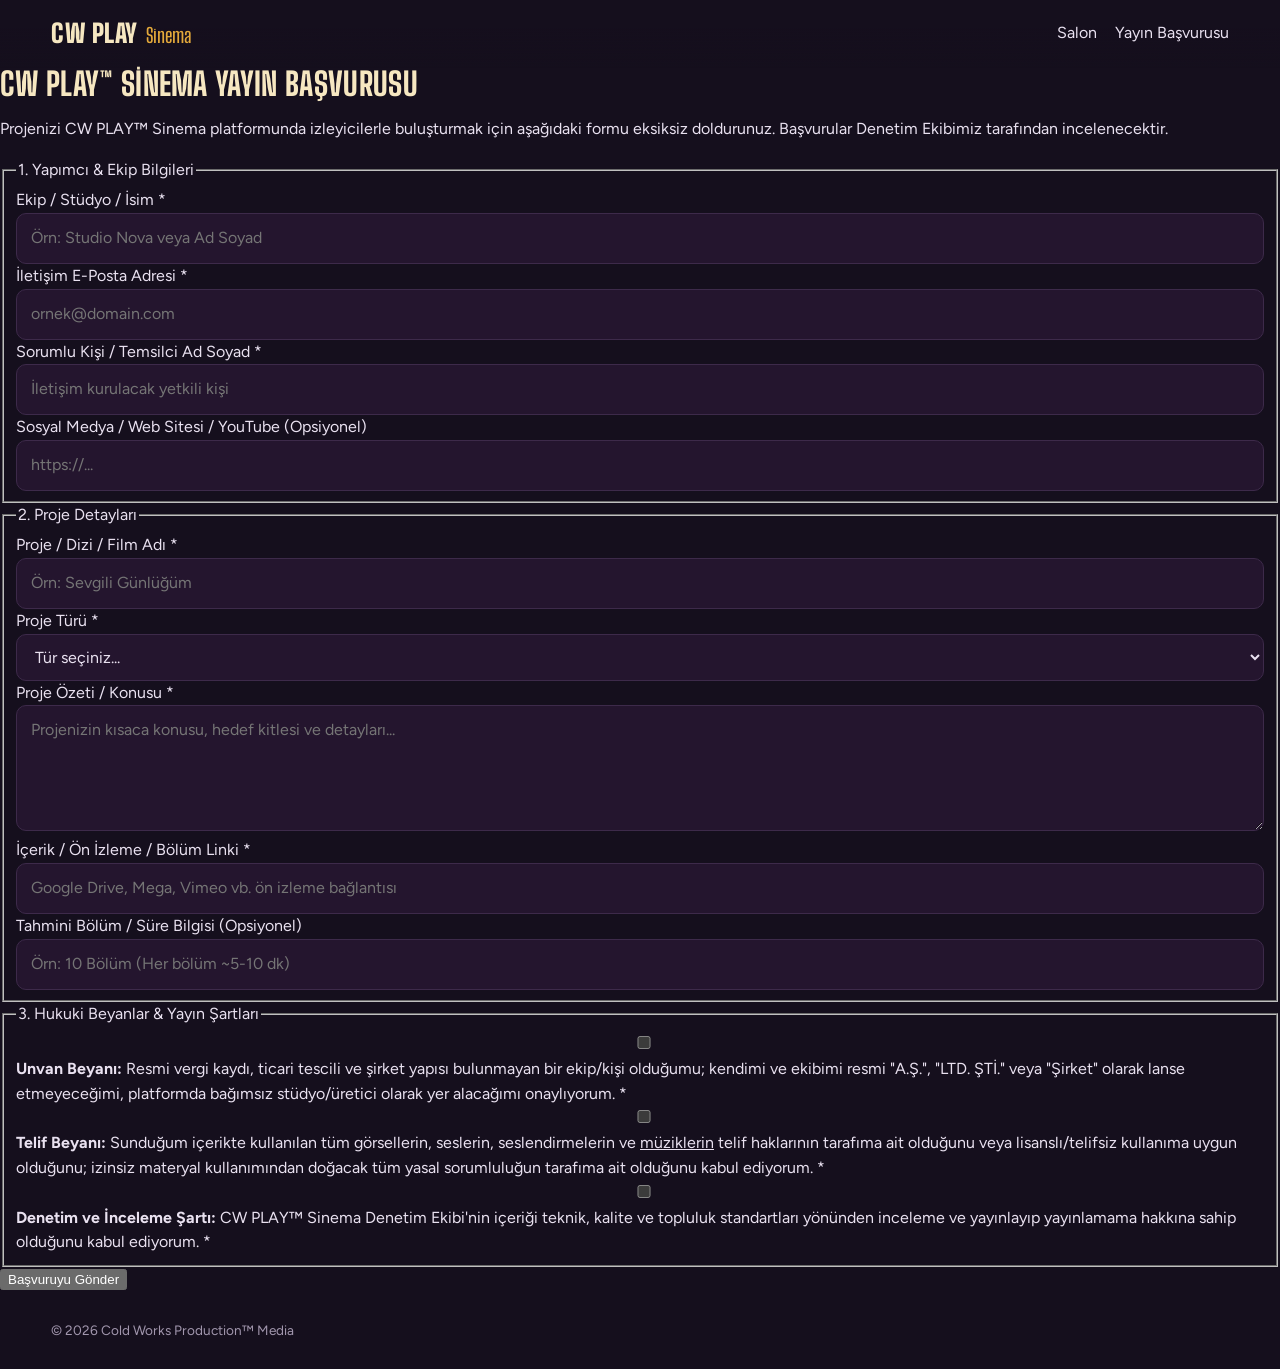
==== basvuru.html @ 47790ba1 "Add files via upload" ====
<!doctype html>
<html lang="tr">
<head>
  <meta charset="utf-8">
  <meta name="viewport" content="width=device-width, initial-scale=1">
  <meta name="robots" content="noindex, nofollow">
  <title>Yayın Başvurusu - CW PLAY Sinema</title>
  <link rel="preconnect" href="https://fonts.googleapis.com">
  <link rel="preconnect" href="https://fonts.gstatic.com" crossorigin>
  <link rel="stylesheet" href="https://fonts.googleapis.com/css2?family=Big+Shoulders+Display:wght@600;800;900&family=Figtree:wght@400;500;700&display=swap">
  <link rel="stylesheet" href="css/style.css">
  <link rel="manifest" href="manifest.json">
  <meta name="theme-color" content="#150f1d">
  <meta name="mobile-web-app-capable" content="yes">
  <meta name="apple-mobile-web-app-capable" content="yes">
  <meta name="apple-mobile-web-app-status-bar-style" content="black">
  <meta name="apple-mobile-web-app-title" content="CW Sinema">
  <link rel="apple-touch-icon" href="ikonlar/apple-touch-icon.png">
  <script>if ("serviceWorker" in navigator) navigator.serviceWorker.register("sw.js").catch(() => {});</script>
  <link rel="icon" href="data:image/svg+xml,%3Csvg xmlns='http://www.w3.org/2000/svg' viewBox='0 0 64 64'%3E%3Ccircle cx='32' cy='32' r='30' fill='%23e3a93b'/%3E%3Cpath d='M26 20 L46 32 L26 44 Z' fill='%23150f1d'/%3E%3C/svg%3E">
</head>
<body data-sayfa="basvuru">
  <header class="top">
    <a class="brand" href="index.html"><span class="brand-cw">CW PLAY</span><span class="brand-sub">Sinema</span></a>
    <nav>
      <a href="index.html">Salon</a>
      <a href="basvuru.html" class="active">Yayın Başvurusu</a>
    </nav>
  </header>

  <main id="icerik" class="form-konteyner">
    <div class="baslik-alani">
      <h1>CW PLAY™ SİNEMA YAYIN BAŞVURUSU</h1>
      <p>Projenizi CW PLAY™ Sinema platformunda izleyicilerle buluşturmak için aşağıdaki formu eksiksiz doldurunuz. Başvurular Denetim Ekibimiz tarafından incelenecektir.</p>
    </div>

    <form class="basvuru-formu" action="#" method="POST">
      
      <!-- Bölüm 1: Yapımcı & Ekip Bilgileri -->
      <fieldset>
        <legend>1. Yapımcı & Ekip Bilgileri</legend>
        
        <div class="form-grup">
          <label for="ekip_adi">Ekip / Stüdyo / İsim <span class="zorunlu">*</span></label>
          <input type="text" id="ekip_adi" name="ekip_adi" placeholder="Örn: Studio Nova veya Ad Soyad" required>
        </div>

        <div class="form-grup">
          <label for="eposta">İletişim E-Posta Adresi <span class="zorunlu">*</span></label>
          <input type="email" id="eposta" name="eposta" placeholder="ornek@domain.com" required>
        </div>

        <div class="form-grup">
          <label for="temsilci">Sorumlu Kişi / Temsilci Ad Soyad <span class="zorunlu">*</span></label>
          <input type="text" id="temsilci" name="temsilci" placeholder="İletişim kurulacak yetkili kişi" required>
        </div>

        <div class="form-grup">
          <label for="sosyal_medya">Sosyal Medya / Web Sitesi / YouTube <span class="opsiyonel">(Opsiyonel)</span></label>
          <input type="url" id="sosyal_medya" name="sosyal_medya" placeholder="https://...">
        </div>
      </fieldset>

      <!-- Bölüm 2: Proje & İçerik Detayları -->
      <fieldset>
        <legend>2. Proje Detayları</legend>

        <div class="form-grup">
          <label for="proje_adi">Proje / Dizi / Film Adı <span class="zorunlu">*</span></label>
          <input type="text" id="proje_adi" name="proje_adi" placeholder="Örn: Sevgili Günlüğüm" required>
        </div>

        <div class="form-grup">
          <label for="proje_turu">Proje Türü <span class="zorunlu">*</span></label>
          <select id="proje_turu" name="proje_turu" required>
            <option value="" disabled selected>Tür seçiniz...</option>
            <option value="animasyon">Animasyon Dizisi / Kısa Film</option>
            <option value="dizi">Bağımsız Web Dizisi</option>
            <option value="film">Bağımsız Kısa/Uzun Metraj Film</option>
            <option value="diger">Diğer</option>
          </select>
        </div>

        <div class="form-grup">
          <label for="ozet">Proje Özeti / Konusu <span class="zorunlu">*</span></label>
          <textarea id="ozet" name="ozet" rows="4" placeholder="Projenizin kısaca konusu, hedef kitlesi ve detayları..." required></textarea>
        </div>

        <div class="form-grup">
          <label for="proje_link">İçerik / Ön İzleme / Bölüm Linki <span class="zorunlu">*</span></label>
          <input type="url" id="proje_link" name="proje_link" placeholder="Google Drive, Mega, Vimeo vb. ön izleme bağlantısı" required>
        </div>

        <div class="form-grup">
          <label for="bolum_sayisi">Tahmini Bölüm / Süre Bilgisi <span class="opsiyonel">(Opsiyonel)</span></label>
          <input type="text" id="bolum_sayisi" name="bolum_sayisi" placeholder="Örn: 10 Bölüm (Her bölüm ~5-10 dk)">
        </div>
      </fieldset>

      <!-- Bölüm 3: Yasal Beyanlar ve Onaylar -->
      <fieldset>
        <legend>3. Hukuki Beyanlar & Yayın Şartları</legend>

        <div class="onay-kutusu">
          <input type="checkbox" id="onay_unvan" name="onay_unvan" required>
          <label for="onay_unvan">
            <strong>Unvan Beyanı:</strong> Resmi vergi kaydı, ticari tescili ve şirket yapısı bulunmayan bir ekip/kişi olduğumu; kendimi ve ekibimi resmi "A.Ş.", "LTD. ŞTİ." veya "Şirket" olarak lanse etmeyeceğimi, platformda bağımsız stüdyo/üretici olarak yer alacağımı onaylıyorum. <span class="zorunlu">*</span>
          </label>
        </div>

        <div class="onay-kutusu">
          <input type="checkbox" id="onay_telif" name="onay_telif" required>
          <label for="onay_telif">
            <strong>Telif Beyanı:</strong> Sunduğum içerikte kullanılan tüm görsellerin, seslerin, seslendirmelerin ve <u>müziklerin</u> telif haklarının tarafıma ait olduğunu veya lisanslı/telifsiz kullanıma uygun olduğunu; izinsiz materyal kullanımından doğacak tüm yasal sorumluluğun tarafıma ait olduğunu kabul ediyorum. <span class="zorunlu">*</span>
          </label>
        </div>

        <div class="onay-kutusu">
          <input type="checkbox" id="onay_denetim" name="onay_denetim" required>
          <label for="onay_denetim">
            <strong>Denetim ve İnceleme Şartı:</strong> CW PLAY™ Sinema Denetim Ekibi'nin içeriği teknik, kalite ve topluluk standartları yönünden inceleme ve yayınlayıp yayınlamama hakkına sahip olduğunu kabul ediyorum. <span class="zorunlu">*</span>
          </label>
        </div>
      </fieldset>

      <button type="submit" class="gonder-buton">Başvuruyu Gönder</button>
    </form>
  </main>

  <footer class="foot">© 2026 Cold Works Production™ Media</footer>
</body>
</html>
---- css/style.css ----
:root{
  --ink:#150f1d; --velvet:#24152e; --velvet-2:#321c3e; --line:#3d2a4a;
  --glow:#f6e7c1; --text:#e9e1f0; --muted:#a196ad;
  --brass:#e3a93b; --brass-2:#f2c66b; --violet:#b39cff; --danger:#ff8a8a;
  --display:"Big Shoulders Display", "Arial Narrow", Impact, sans-serif;
  --body:"Figtree", system-ui, -apple-system, "Segoe UI", sans-serif;
  --pad:clamp(16px, 4vw, 56px);
}
*{box-sizing:border-box}
html{color-scheme:dark}
body{margin:0;min-height:100vh;display:flex;flex-direction:column;background:var(--ink);color:var(--text);font:16px/1.55 var(--body)}
main{flex:1}
a{color:var(--violet)}
a:focus-visible,button:focus-visible,input:focus-visible,select:focus-visible,textarea:focus-visible{outline:2px solid var(--brass-2);outline-offset:3px}
img{max-width:100%;display:block}
h1,h2{font-family:var(--display);font-weight:800;color:var(--glow);line-height:1.05;margin:0 0 .4em;letter-spacing:.01em}
h2{font-size:1.7rem}
.muted{color:var(--muted)}
code{font-size:.9em;background:var(--velvet-2);padding:.1em .35em;border-radius:4px}
.skip{position:absolute;left:-999px}.skip:focus{left:12px;top:12px;background:var(--brass);color:var(--ink);padding:8px 12px;z-index:20}

/* üst bar */
.top{position:sticky;top:0;z-index:10;display:flex;align-items:center;justify-content:space-between;gap:16px;padding:14px var(--pad);background:linear-gradient(var(--ink) 40%, rgba(21,15,29,.0))}
.brand{display:flex;align-items:baseline;gap:8px;text-decoration:none;color:var(--glow)}
.brand-cw{font-family:var(--display);font-weight:900;font-size:1.6rem;letter-spacing:.02em}
.brand-sub{font-family:var(--display);font-weight:600;font-size:1.25rem;color:var(--brass)}
.top nav{display:flex;align-items:center;gap:18px;flex-wrap:wrap}
.top nav a:not(.btn){color:var(--text);text-decoration:none}
.top nav a:not(.btn):hover{color:var(--glow)}
.top nav form{margin:0}
.navbtn{background:none;border:0;color:var(--muted);font:inherit;cursor:pointer;padding:0}
.navbtn:hover{color:var(--glow);text-decoration:underline}

/* butonlar */
.btn{display:inline-flex;align-items:center;justify-content:center;gap:8px;padding:12px 22px;border-radius:999px;border:0;background:var(--brass);color:#22140a;font:700 1rem var(--body);text-decoration:none;cursor:pointer;transition:background .15s}
.btn:hover{background:var(--brass-2)}
.btn-ghost{background:transparent;color:var(--glow);box-shadow:inset 0 0 0 1.5px var(--line)}
.btn-ghost:hover{background:var(--velvet-2)}
.btn-small{padding:8px 16px;font-size:.92rem}
.actions{display:flex;align-items:center;gap:12px;flex-wrap:wrap;margin-top:22px}

.flashes{padding:0 var(--pad)}
.flash{margin:8px 0;padding:12px 16px;border-radius:10px;background:var(--velvet-2);border-left:4px solid var(--violet)}
.flash-error{border-color:var(--danger)}
.flash-ok{border-color:var(--brass)}

/* giriş sayfası: marquee */
.marquee{position:relative;margin:clamp(24px,6vw,72px) auto 0;max-width:980px;padding:clamp(40px,7vw,88px) var(--pad);text-align:center;background:radial-gradient(ellipse at 50% 0%, var(--velvet-2), var(--velvet) 70%);border-radius:22px}
.marquee-lights{position:absolute;inset:10px;border-radius:16px;pointer-events:none;
  background:
   radial-gradient(circle,var(--brass-2) 0 3px,transparent 4px) top/26px 20px repeat-x,
   radial-gradient(circle,var(--brass-2) 0 3px,transparent 4px) bottom/26px 20px repeat-x,
   radial-gradient(circle,var(--brass-2) 0 3px,transparent 4px) left/20px 26px repeat-y,
   radial-gradient(circle,var(--brass-2) 0 3px,transparent 4px) right/20px 26px repeat-y;
  filter:drop-shadow(0 0 6px rgba(242,198,107,.7));animation:bulbs 2.4s steps(2) infinite}
@keyframes bulbs{50%{opacity:.55}}
.marquee-kicker{color:var(--brass);font-weight:700;margin:0 0 6px}
.marquee-title{font-size:clamp(3.2rem,11vw,7.5rem);font-weight:900;text-shadow:0 0 28px rgba(246,231,193,.35)}
.marquee-text{max-width:56ch;margin:0 auto;color:var(--text)}
.marquee .actions{justify-content:center}
.how{display:grid;grid-template-columns:repeat(auto-fit,minmax(220px,1fr));gap:28px;max-width:980px;margin:48px auto;padding:0 var(--pad)}
.how h2{font-size:1.45rem}
.how p{margin:0;color:var(--muted)}

/* kimlik formları */
.auth{max-width:420px;margin:clamp(32px,8vw,96px) auto;padding:0 var(--pad)}
.auth h1{font-size:3rem}
.form{display:grid;gap:16px;margin:18px 0}
.form label{display:grid;gap:6px;font-weight:500;font-size:.95rem}
input,select,textarea{width:100%;padding:12px 14px;border-radius:10px;border:1.5px solid var(--line);background:var(--velvet);color:var(--text);font:inherit}
input:focus,select:focus,textarea:focus{border-color:var(--brass)}

/* hero */
.hero{position:relative;min-height:min(70vh,620px);display:flex;align-items:flex-end;padding:0 var(--pad) 48px;margin-top:-70px;overflow:hidden}
.hero-series{min-height:min(60vh,520px)}
.hero-bg{position:absolute;inset:0;width:100%;height:100%;object-fit:cover;z-index:0}
.hero-bg-blur{filter:blur(28px) saturate(1.2);transform:scale(1.15);opacity:.6}
.hero::after{content:"";position:absolute;inset:0;z-index:1;background:linear-gradient(to top,var(--ink) 4%,rgba(21,15,29,.75) 40%,rgba(21,15,29,.2)),linear-gradient(to right,rgba(21,15,29,.85),transparent 70%)}
.hero-body{position:relative;z-index:2;max-width:640px;padding-top:120px}
.hero-title{font-size:clamp(3rem,9vw,6.5rem);font-weight:900}
.hero-text{max-width:60ch}
.meta{display:flex;flex-wrap:wrap;gap:14px;color:var(--muted);margin:0 0 10px}
.age{border:1px solid var(--muted);padding:0 6px;border-radius:4px}

/* satırlar */
.row{padding:12px var(--pad) 28px}
.rail{display:flex;gap:16px;overflow-x:auto;scroll-snap-type:x proximity;padding:4px 2px 14px;scrollbar-color:var(--line) transparent}
.poster{position:relative;flex:0 0 clamp(140px,17vw,200px);aspect-ratio:2/3;border-radius:12px;overflow:hidden;background:var(--velvet-2);scroll-snap-align:start;text-decoration:none;color:var(--text)}
.poster img{width:100%;height:100%;object-fit:cover;transition:transform .25s}
.poster:hover img{transform:scale(1.04)}
.poster-type{position:absolute;inset:0;display:flex;align-items:center;justify-content:center;padding:14px;text-align:center;font:900 1.9rem/1 var(--display);color:var(--glow);background:linear-gradient(160deg,var(--velvet-2),var(--velvet))}
.poster-cap{position:absolute;left:0;right:0;bottom:0;padding:30px 12px 10px;background:linear-gradient(transparent,rgba(21,15,29,.95));display:grid}
.poster-cap small{color:var(--muted)}
.lock{position:absolute;top:10px;left:10px;background:rgba(21,15,29,.85);color:var(--brass-2);font-size:.78rem;font-weight:700;padding:3px 9px;border-radius:999px}
.cont{flex:0 0 clamp(220px,26vw,300px);display:grid;gap:2px;text-decoration:none;color:var(--text);scroll-snap-align:start}
.cont-img{aspect-ratio:16/9;border-radius:10px;overflow:hidden;background:linear-gradient(160deg,var(--velvet-2),var(--velvet))}
.cont-img img{width:100%;height:100%;object-fit:cover}
.cont small{color:var(--muted)}
.bar{display:block;height:4px;background:var(--line);border-radius:2px;overflow:hidden;margin:6px 0}
.bar i{display:block;height:100%;width:0;background:var(--brass)}
.empty{max-width:640px;margin:96px auto;padding:0 var(--pad);text-align:center}

/* bölümler */
.episodes{padding:8px var(--pad) 32px;max-width:1100px}
.ep-list{list-style:none;margin:0;padding:0;display:grid;gap:4px}
.ep{display:grid;grid-template-columns:44px 160px 1fr;align-items:center;gap:16px;padding:10px;border-radius:12px;text-decoration:none;color:var(--text)}
.ep:hover{background:var(--velvet)}
.ep-num{font:800 1.8rem var(--display);color:var(--muted);text-align:center}
.ep-img{aspect-ratio:16/9;border-radius:8px;overflow:hidden;background:linear-gradient(160deg,var(--velvet-2),var(--velvet))}
.ep-img img{width:100%;height:100%;object-fit:cover}
.ep-title{font-weight:500}
.ep-locked{opacity:.55}
.ep-list-compact .ep{grid-template-columns:36px 1fr;padding:8px 10px}
.ep-current{background:var(--velvet-2)}
.ep-current .ep-num{color:var(--brass)}

/* izleme */
.theater{background:#07050a}
.theater .top{background:linear-gradient(#07050a 40%,transparent)}
.screen{max-width:1200px;margin:0 auto;padding:8px var(--pad) 40px}
.player{position:relative;background:#000;border-radius:14px;overflow:hidden;aspect-ratio:16/9;box-shadow:0 0 120px rgba(179,156,255,.12)}
.player video{width:100%;height:100%;display:block;background:#000}
.player:fullscreen{border-radius:0;aspect-ratio:auto}
.wm{position:absolute;top:8%;left:6%;font-weight:700;font-size:.9rem;color:rgba(255,255,255,.22);pointer-events:none;user-select:none;transition:top 2s,left 2s;text-shadow:0 0 2px rgba(0,0,0,.4)}
.fs{position:absolute;top:12px;right:12px;background:rgba(7,5,10,.7);color:var(--glow);border:0;border-radius:999px;padding:6px 12px;font:600 .85rem var(--body);cursor:pointer;opacity:0;transition:opacity .2s}
.player:hover .fs,.fs:focus-visible{opacity:1}
.next-up{position:absolute;right:24px;bottom:72px;max-width:340px;background:rgba(21,15,29,.94);border-radius:14px;padding:18px 20px}
.next-up p{margin:0 0 4px}
.next-up .actions{margin-top:12px}
.now{display:flex;justify-content:space-between;align-items:flex-end;gap:16px;flex-wrap:wrap;margin:22px 0 14px}
.now h1{font-size:clamp(1.8rem,4vw,2.8rem);margin:2px 0 0}
.now a.muted{text-decoration:none}

/* gişe / bilet */
.box-office{display:grid;grid-template-columns:minmax(0,1.6fr) minmax(0,1fr);gap:32px;align-items:start;padding:32px var(--pad) 8px;max-width:1200px}
.ticket{display:grid;grid-template-columns:1fr 120px;background:var(--glow);color:#2a1a10;border-radius:18px;position:relative;
  -webkit-mask:radial-gradient(circle 14px at calc(100% - 120px) 0,#0000 98%,#000) top/100% 51% no-repeat,radial-gradient(circle 14px at calc(100% - 120px) 100%,#0000 98%,#000) bottom/100% 51% no-repeat;
  mask:radial-gradient(circle 14px at calc(100% - 120px) 0,#0000 98%,#000) top/100% 51% no-repeat,radial-gradient(circle 14px at calc(100% - 120px) 100%,#0000 98%,#000) bottom/100% 51% no-repeat}
.ticket-main{padding:30px 32px;display:grid;gap:14px}
.ticket h1{color:#2a1a10;font-size:clamp(2.2rem,5vw,3.2rem);margin:0}
.ticket .muted{color:#6b5848;margin:0}
.code-label{display:grid;gap:6px;font-weight:700;font-size:.9rem}
.code{font:800 clamp(1.4rem,3.4vw,2rem) var(--display);letter-spacing:.08em;text-transform:uppercase;background:#fffaf0;color:#2a1a10;border:2px dashed #c9a97a;text-align:center}
.code:focus{border-color:#2a1a10}
.ticket .btn{justify-self:start;background:#2a1a10;color:var(--glow)}
.ticket .btn:hover{background:#4a2f1d}
.ticket-stub{border-left:3px dashed #c9a97a;display:flex;flex-direction:column;align-items:center;justify-content:center;gap:2px;font-family:var(--display);color:#6b5848}
.ticket-stub b{font-size:4rem;line-height:1;color:#2a1a10}
.buy{padding:8px 0}
.passes{list-style:none;padding:0;margin:0;display:flex;flex-wrap:wrap;gap:14px}
.pass{display:grid;gap:2px;min-width:220px;padding:16px 20px;border-radius:14px;background:var(--velvet);border-left:6px solid var(--brass)}
.pass b{font-family:var(--display);font-size:1.4rem;color:var(--glow)}
.pass small{color:var(--muted)}
.pass-old{border-color:var(--line);opacity:.6}

/* yönetim */
.admin{padding:24px var(--pad) 48px;max-width:1200px}
.admin h1{font-size:3rem}
.admin-grid{display:grid;grid-template-columns:repeat(auto-fit,minmax(300px,1fr));gap:24px;margin:20px 0 36px;align-items:start}
.panel{background:var(--velvet);border-radius:16px;padding:22px}
.panel .form{margin:0}
.new-codes textarea{font:600 1.05rem/1.7 ui-monospace,Consolas,monospace;resize:vertical;margin:8px 0 12px}
.warn{color:var(--brass-2);margin:0}
.table-wrap{overflow-x:auto;margin-bottom:36px}
table{width:100%;border-collapse:collapse;font-size:.93rem}
th,td{text-align:left;padding:10px 12px;border-bottom:1px solid var(--line);white-space:nowrap}
th{color:var(--muted);font-weight:500}
td form{margin:0}

.foot{padding:28px var(--pad);color:var(--muted);font-size:.85rem}

@media (max-width:760px){
  .box-office{grid-template-columns:1fr}
  .ticket{grid-template-columns:1fr;-webkit-mask:none;mask:none}
  .ticket-stub{display:none}
  .ep{grid-template-columns:32px 110px 1fr;gap:10px}
  .top nav{gap:12px;font-size:.92rem}
  .fs{opacity:1}
}
@media (prefers-reduced-motion:reduce){
  .marquee-lights{animation:none}
  *{transition:none!important}
}

/* ---- statik sürüm ekleri ---- */
.loading{padding:120px var(--pad);text-align:center;color:var(--muted)}
.muted-dark{color:#6b5848;margin:0}
.ticket-form{grid-template-columns:1fr;-webkit-mask:none;mask:none;max-width:760px}
.box-office{grid-template-columns:1fr;justify-items:start}
.form-error{margin:0;padding:10px 14px;border-radius:10px;background:#ffe1dc;color:#7a1d12;font-weight:600}
.mt{margin-top:22px}

/* koltuk planı */
.screen-label{margin:6px auto 0;width:80%;text-align:center;font:700 .85rem var(--body);color:#6b5848;padding-bottom:6px;border-bottom:4px solid #2a1a10;border-radius:0 0 50% 50%/0 0 12px 12px}
.seats{display:grid;gap:6px;justify-content:center;margin:14px 0 2px;overflow-x:auto;padding-bottom:4px}
.seat-row{display:flex;align-items:center;gap:5px}
.seat-label{width:16px;font:800 .95rem var(--display);color:#6b5848;text-align:center}
.aisle{width:14px}
.seat{width:26px;height:22px;border:0;border-radius:7px 7px 3px 3px;background:#d9c39b;cursor:pointer;padding:0;transition:background .12s,transform .12s}
.seat:hover{background:#c49a55}
.seat[aria-pressed="true"]{background:#2a1a10;transform:translateY(-2px)}

/* basılı bilet */
.printed-wrap{display:grid;gap:18px;justify-items:start;width:100%;max-width:760px}
.printed{display:grid;grid-template-columns:1fr 120px;width:100%;background:var(--glow);color:#2a1a10;border-radius:18px;
  -webkit-mask:radial-gradient(circle 14px at calc(100% - 120px) 0,#0000 98%,#000) top/100% 51% no-repeat,radial-gradient(circle 14px at calc(100% - 120px) 100%,#0000 98%,#000) bottom/100% 51% no-repeat;
  mask:radial-gradient(circle 14px at calc(100% - 120px) 0,#0000 98%,#000) top/100% 51% no-repeat,radial-gradient(circle 14px at calc(100% - 120px) 100%,#0000 98%,#000) bottom/100% 51% no-repeat;
  animation:print .5s ease-out}
@keyframes print{from{transform:translateY(-14px);opacity:0}}
.printed-main{padding:28px 32px}
.printed h2{color:#2a1a10;font-size:clamp(2rem,5vw,3rem);margin:4px 0 14px}
.printed dl{display:flex;flex-wrap:wrap;gap:28px;margin:0}
.printed dt{font-size:.8rem;color:#6b5848}
.printed dd{margin:0;font:800 1.5rem var(--display)}
@media (max-width:760px){
  .printed{grid-template-columns:1fr;-webkit-mask:none;mask:none}
  .printed .ticket-stub{display:none}
  .seat{width:20px;height:18px}
}
@media (prefers-reduced-motion:reduce){.printed{animation:none}}
[hidden]{display:none!important}
.ticket input:not(.code){background:#fffaf0;color:#2a1a10;border-color:#c9a97a}
.ticket-form{width:100%}
.soon{color:var(--brass-2);font-weight:700}
.soon-big{font:800 1.6rem var(--display);color:var(--brass-2);letter-spacing:.02em}
.lock-ok{color:#9be28f}
.printed-wrap .muted{margin:0}
.ticket-form select{width:100%;padding:12px 14px;border-radius:10px;border:1.5px solid #c9a97a;background:#fffaf0;color:#2a1a10;font:inherit}
.ticket-status{max-width:760px}
.now .muted{margin:6px 0 0}

/* "mevcut değil" ekranı */
.yok{min-height:min(62vh,560px);display:flex;flex-direction:column;align-items:center;justify-content:center;text-align:center;padding:48px var(--pad)}
.yok h1{font-size:clamp(2.2rem,6vw,3.8rem);margin:22px 0 10px}
.yok p{max-width:52ch;margin:0;font-size:1.05rem}
.yok p b{color:var(--glow)}
.yok .actions{justify-content:center}
.yok-ikon{position:relative;width:104px;height:104px;border-radius:50%;border:4px solid var(--line);display:grid;place-items:center}
.yok-ikon span{width:0;height:0;border-top:22px solid transparent;border-bottom:22px solid transparent;border-left:34px solid var(--line);margin-left:8px}
.yok-ikon::after{content:"";position:absolute;width:4px;height:128px;background:var(--brass);transform:rotate(45deg);border-radius:2px}
.poster-off img,.poster-off .poster-type{filter:grayscale(1) brightness(.55)}
.lock-off{color:var(--muted)}
.off-tag{color:var(--muted);font-weight:700}
.off-big{color:var(--muted)}
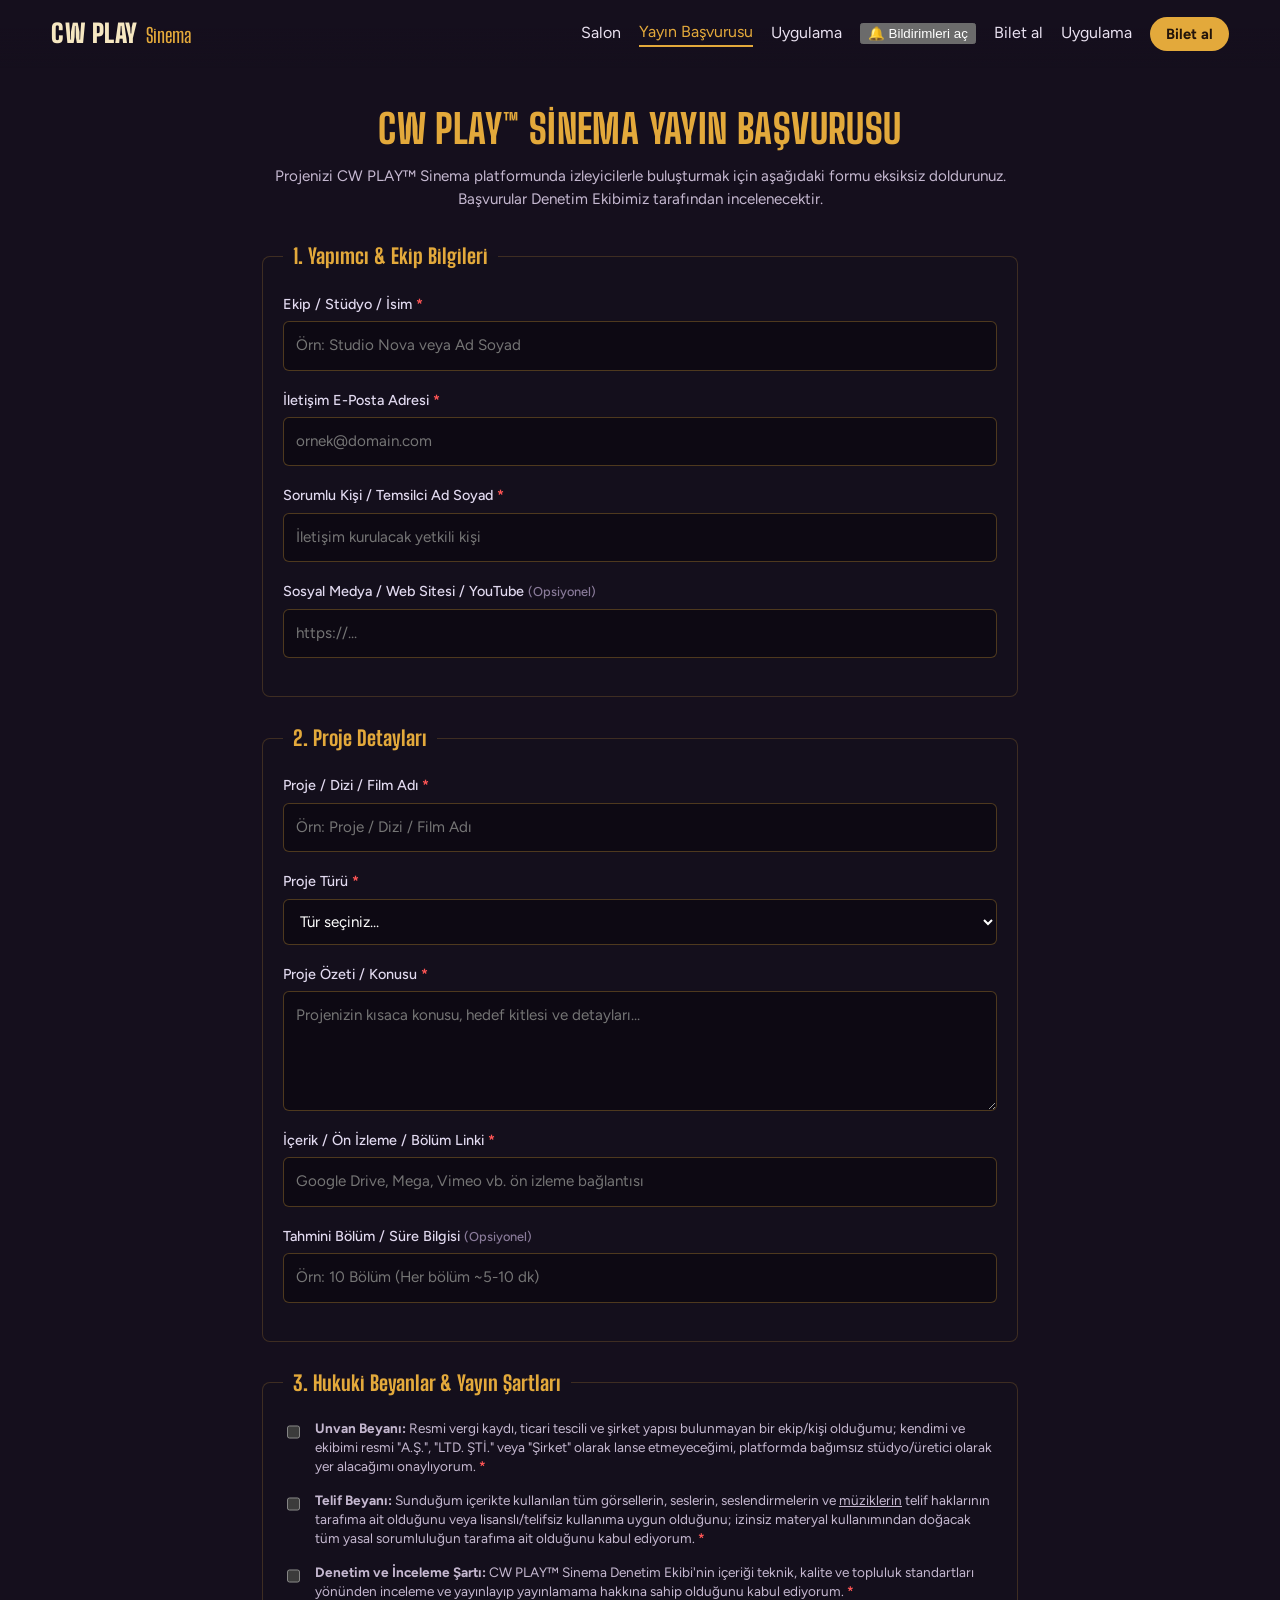
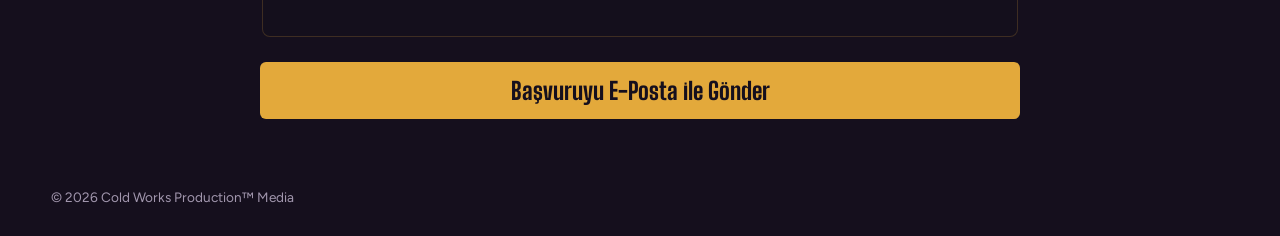
==== commit 2a1f6670: "Update basvuru.html" ====
--- a/basvuru.html
+++ b/basvuru.html
@@ -18,6 +18,9 @@
   <link rel="apple-touch-icon" href="ikonlar/apple-touch-icon.png">
   <script>if ("serviceWorker" in navigator) navigator.serviceWorker.register("sw.js").catch(() => {});</script>
   <link rel="icon" href="data:image/svg+xml,%3Csvg xmlns='http://www.w3.org/2000/svg' viewBox='0 0 64 64'%3E%3Ccircle cx='32' cy='32' r='30' fill='%23e3a93b'/%3E%3Cpath d='M26 20 L46 32 L26 44 Z' fill='%23150f1d'/%3E%3C/svg%3E">
+  <script src="js/ayarlar.js"></script>
+  <script src="js/liste.js"></script>
+  <script src="js/app.js" defer></script>
 </head>
 <body data-sayfa="basvuru">
   <header class="top">
@@ -25,6 +28,9 @@
     <nav>
       <a href="index.html">Salon</a>
       <a href="basvuru.html" class="active">Yayın Başvurusu</a>
+      <a href="#" id="btn-uygulama">Uygulama</a>
+      <button type="button" id="btn-bildirim" class="nav-btn">🔔 Bildirimleri aç</button>
+      <a href="#" id="btn-bilet" class="bilet-btn">Bilet al</a>
     </nav>
   </header>
 
@@ -34,7 +40,18 @@
       <p>Projenizi CW PLAY™ Sinema platformunda izleyicilerle buluşturmak için aşağıdaki formu eksiksiz doldurunuz. Başvurular Denetim Ekibimiz tarafından incelenecektir.</p>
     </div>
 
-    <form class="basvuru-formu" action="#" method="POST">
+    <!-- Gönderildi Bildirimi (Form Tamamlandığında Görünür) -->
+    <div id="basari-mesaji" class="basari-kutusu" style="display: none;">
+      <div class="basari-iceriği">
+        <h2>🎉 BAŞVURU E-POSTASI HAZIRLANDI</h2>
+        <p>Proje detaylarınız ve taahhütleriniz e-posta istemcinize aktarılmıştır.</p>
+        <p>Açılan e-posta penceresinden <strong>"Gönder"</strong> butonuna basarak başvurunuzu <strong>noreply@cwplaymusic.com</strong> adresine ulaştırabilirsiniz.</p>
+        <a href="index.html" class="gonder-buton" style="display:inline-block; text-align:center; text-decoration:none; margin-top:20px; width:auto; padding: 10px 25px;">Salona Dön</a>
+      </div>
+    </div>
+
+    <!-- Başvuru Formu -->
+    <form id="basvuruFormu" class="basvuru-formu">
       
       <!-- Bölüm 1: Yapımcı & Ekip Bilgileri -->
       <fieldset>
@@ -67,17 +84,17 @@
 
         <div class="form-grup">
           <label for="proje_adi">Proje / Dizi / Film Adı <span class="zorunlu">*</span></label>
-          <input type="text" id="proje_adi" name="proje_adi" placeholder="Örn: Sevgili Günlüğüm" required>
+          <input type="text" id="proje_adi" name="proje_adi" placeholder="Örn: Proje / Dizi / Film Adı" required>
         </div>
 
         <div class="form-grup">
           <label for="proje_turu">Proje Türü <span class="zorunlu">*</span></label>
           <select id="proje_turu" name="proje_turu" required>
             <option value="" disabled selected>Tür seçiniz...</option>
-            <option value="animasyon">Animasyon Dizisi / Kısa Film</option>
-            <option value="dizi">Bağımsız Web Dizisi</option>
-            <option value="film">Bağımsız Kısa/Uzun Metraj Film</option>
-            <option value="diger">Diğer</option>
+            <option value="Animasyon Dizisi / Kısa Film">Animasyon Dizisi / Kısa Film</option>
+            <option value="Bağımsız Web Dizisi">Bağımsız Web Dizisi</option>
+            <option value="Bağımsız Kısa/Uzun Metraj Film">Bağımsız Kısa/Uzun Metraj Film</option>
+            <option value="Diğer">Diğer</option>
           </select>
         </div>
 
@@ -123,10 +140,60 @@
         </div>
       </fieldset>
 
-      <button type="submit" class="gonder-buton">Başvuruyu Gönder</button>
+      <button type="submit" class="gonder-buton">Başvuruyu E-Posta ile Gönder</button>
     </form>
   </main>
 
   <footer class="foot">© 2026 Cold Works Production™ Media</footer>
+
+  <!-- Mailto Mantığı JavaScript -->
+  <script>
+    document.getElementById('basvuruFormu').addEventListener('submit', function(e) {
+      e.preventDefault();
+
+      const ekip = document.getElementById('ekip_adi').value;
+      const eposta = document.getElementById('eposta').value;
+      const temsilci = document.getElementById('temsilci').value;
+      const sosyal = document.getElementById('sosyal_medya').value || 'Belirtilmedi';
+      const proje = document.getElementById('proje_adi').value;
+      const tur = document.getElementById('proje_turu').value;
+      const ozet = document.getElementById('ozet').value;
+      const link = document.getElementById('proje_link').value;
+      const bolum = document.getElementById('bolum_sayisi').value || 'Belirtilmedi';
+
+      const konu = encodeURIComponent(`[CW PLAY Sinema Başvurusu] ${proje} - ${ekip}`);
+      
+      const govde = encodeURIComponent(
+        `CW PLAY™ SİNEMA YAYIN BAŞVURUSU\n` +
+        `========================================\n\n` +
+        `1. YAPIMCI & EKİP BİLGİLERİ\n` +
+        `----------------------------------------\n` +
+        `Ekip/Stüdyo Adı : ${ekip}\n` +
+        `E-Posta         : ${eposta}\n` +
+        `Temsilci        : ${temsilci}\n` +
+        `Sosyal Medya/Web: ${sosyal}\n\n` +
+        `2. PROJE DETAYLARI\n` +
+        `----------------------------------------\n` +
+        `Proje Adı       : ${proje}\n` +
+        `Proje Türü      : ${tur}\n` +
+        `Ön İzleme Linki : ${link}\n` +
+        `Bölüm/Süre      : ${bolum}\n\n` +
+        `Proje Özeti     :\n${ozet}\n\n` +
+        `3. BEYANLAR & ONAYLAR\n` +
+        `----------------------------------------\n` +
+        `[X] Unvan Beyanı Onaylandı (Resmi şirket değildir, bağımsız üreticidir)\n` +
+        `[X] Telif Beyanı Onaylandı (Görsel/Ses/Müzik hakları ve lisansları mevcuttur)\n` +
+        `[X] Denetim Şartı Onaylandı (Denetim Ekibi inceleme yetkisi kabul edildi)\n`
+      );
+
+      // Mailto istemcisini tetikle
+      window.location.href = `mailto:noreply@cwplaymusic.com?subject=${konu}&body=${govde}`;
+
+      // Formu gizle ve başarı kutusunu göster
+      document.getElementById('basvuruFormu').style.display = 'none';
+      document.getElementById('basari-mesaji').style.display = 'block';
+      window.scrollTo({ top: 0, behavior: 'smooth' });
+    });
+  </script>
 </body>
-</html>+</html>
--- a/css/style.css
+++ b/css/style.css
@@ -242,3 +242,138 @@
 .lock-off{color:var(--muted)}
 .off-tag{color:var(--muted);font-weight:700}
 .off-big{color:var(--muted)}
+
+/* ==========================================
+   CW PLAY™ Sinema Başvuru Sayfası Stilleri
+   ========================================== */
+
+.form-konteyner {
+  max-width: 800px;
+  margin: 40px auto;
+  padding: 0 20px;
+}
+
+.baslik-alani {
+  text-align: center;
+  margin-bottom: 30px;
+}
+
+.baslik-alani h1 {
+  font-family: 'Big Shoulders Display', sans-serif;
+  font-size: 2.5rem;
+  color: #e3a93b;
+  margin-bottom: 10px;
+}
+
+.baslik-alani p {
+  color: #c5b8d0;
+  font-size: 0.95rem;
+  line-height: 1.5;
+}
+
+.basvuru-formu fieldset {
+  border: 1px solid rgba(227, 169, 59, 0.2);
+  border-radius: 8px;
+  padding: 20px;
+  margin-bottom: 25px;
+  background: rgba(21, 15, 29, 0.6);
+}
+
+.basvuru-formu legend {
+  font-family: 'Big Shoulders Display', sans-serif;
+  color: #e3a93b;
+  font-size: 1.3rem;
+  padding: 0 10px;
+  font-weight: 800;
+}
+
+.form-grup {
+  margin-bottom: 18px;
+  display: flex;
+  flex-direction: column;
+}
+
+.form-grup label {
+  color: #e2daf0;
+  font-size: 0.9rem;
+  margin-bottom: 6px;
+  font-weight: 500;
+}
+
+.zorunlu {
+  color: #ff5555;
+  font-weight: bold;
+}
+
+.opsiyonel {
+  color: #8a7b9a;
+  font-size: 0.8rem;
+}
+
+.form-grup input[type="text"],
+.form-grup input[type="email"],
+.form-grup input[type="url"],
+.form-grup select,
+.form-grup textarea {
+  background: #0d0913;
+  border: 1px solid rgba(227, 169, 59, 0.3);
+  border-radius: 6px;
+  padding: 12px;
+  color: #ffffff;
+  font-family: 'Figtree', sans-serif;
+  font-size: 0.95rem;
+  outline: none;
+  transition: border-color 0.2s;
+}
+
+.form-grup input:focus,
+.form-grup select:focus,
+.form-grup textarea:focus {
+  border-color: #e3a93b;
+}
+
+.onay-kutusu {
+  display: flex;
+  align-items: flex-start;
+  gap: 12px;
+  margin-bottom: 15px;
+}
+
+.onay-kutusu input[type="checkbox"] {
+  margin-top: 4px;
+  accent-color: #e3a93b;
+  width: 18px;
+  height: 18px;
+  cursor: pointer;
+}
+
+.onay-kutusu label {
+  color: #c5b8d0;
+  font-size: 0.85rem;
+  line-height: 1.4;
+  cursor: pointer;
+}
+
+.gonder-buton {
+  width: 100%;
+  background: #e3a93b;
+  color: #150f1d;
+  font-family: 'Big Shoulders Display', sans-serif;
+  font-size: 1.5rem;
+  font-weight: 800;
+  padding: 14px;
+  border: none;
+  border-radius: 6px;
+  cursor: pointer;
+  transition: background 0.2s, transform 0.1s;
+}
+
+.gonder-buton:hover {
+  background: #f5bd53;
+  transform: translateY(-2px);
+}
+
+.top nav a.active {
+  color: #e3a93b;
+  border-bottom: 2px solid #e3a93b;
+}
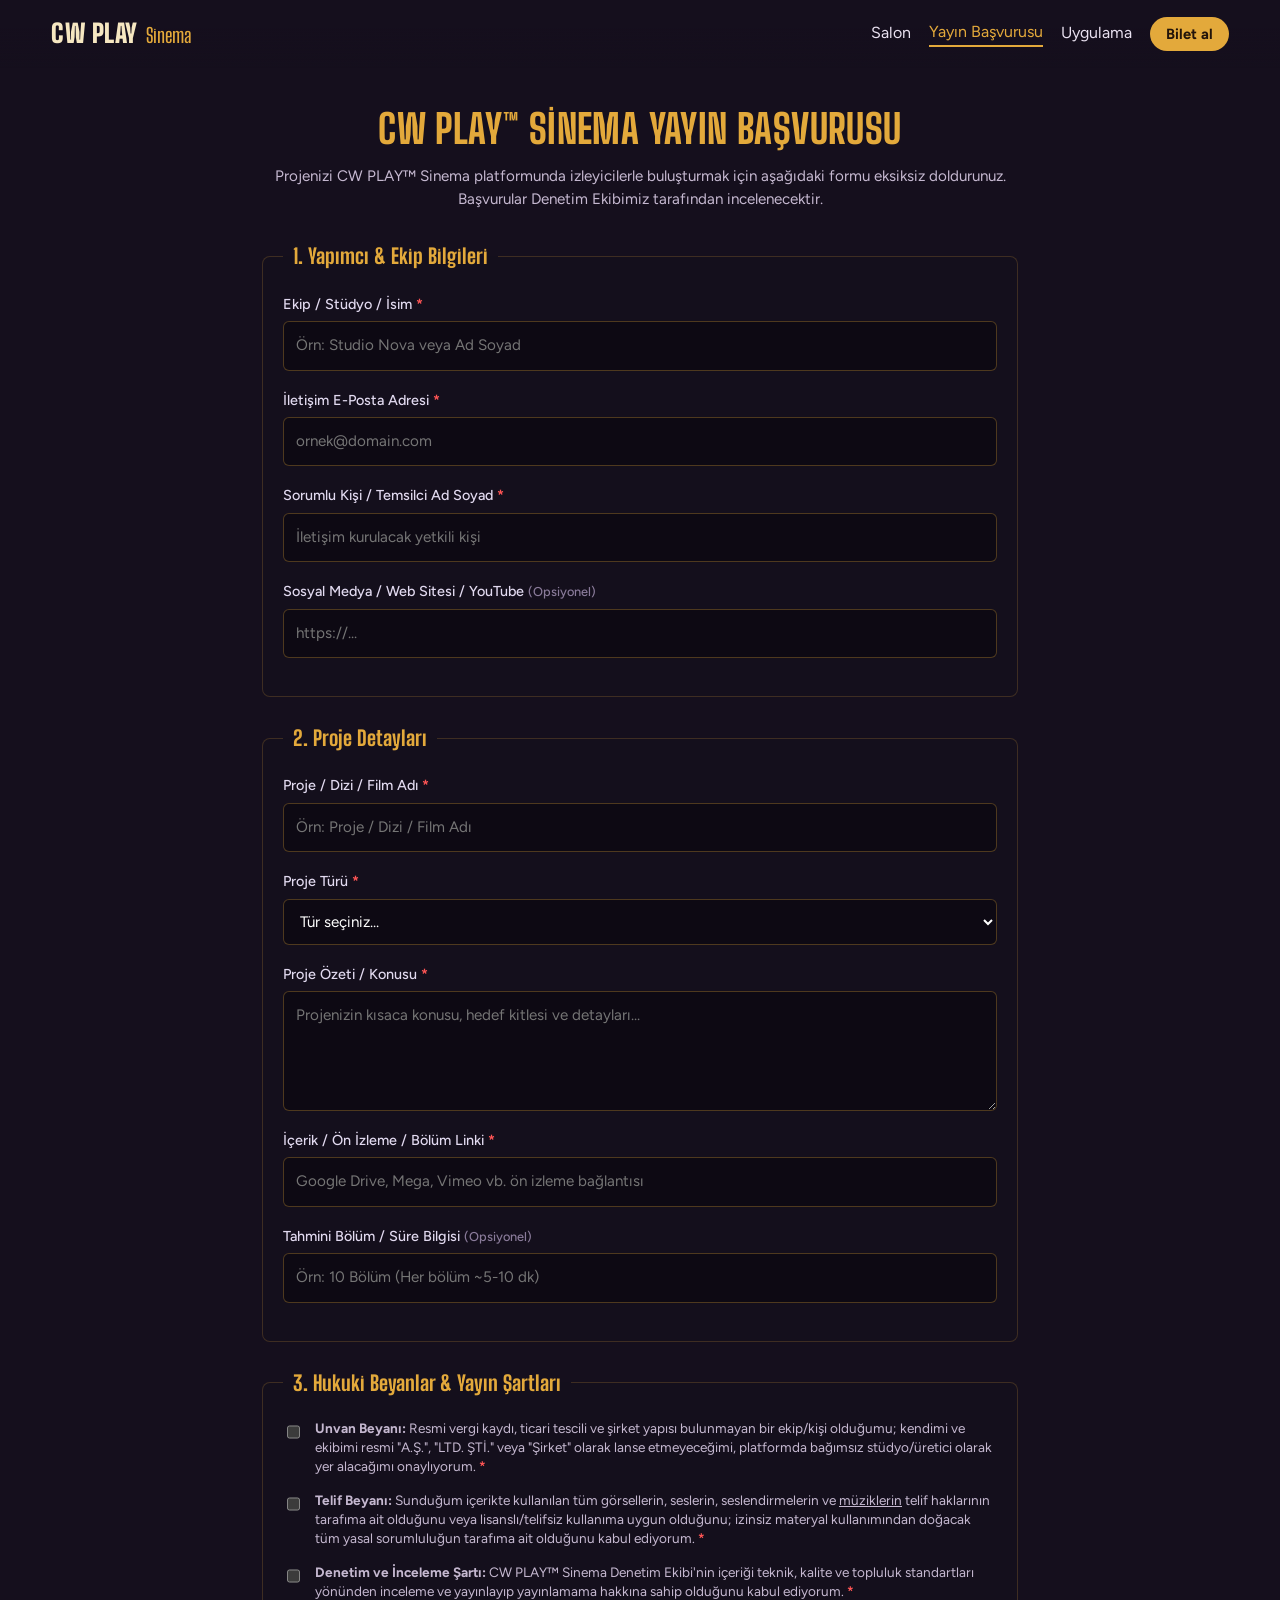
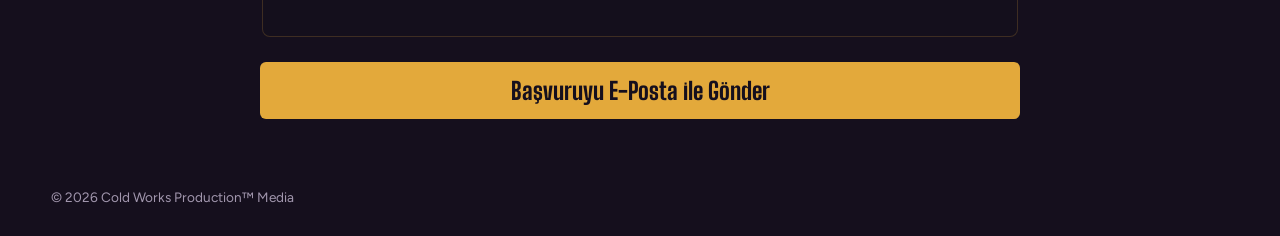
==== commit 065f4448: "Fix HTML structure and remove duplicate content" ====
--- a/basvuru.html
+++ b/basvuru.html
@@ -28,9 +28,6 @@
     <nav>
       <a href="index.html">Salon</a>
       <a href="basvuru.html" class="active">Yayın Başvurusu</a>
-      <a href="#" id="btn-uygulama">Uygulama</a>
-      <button type="button" id="btn-bildirim" class="nav-btn">🔔 Bildirimleri aç</button>
-      <a href="#" id="btn-bilet" class="bilet-btn">Bilet al</a>
     </nav>
   </header>
 
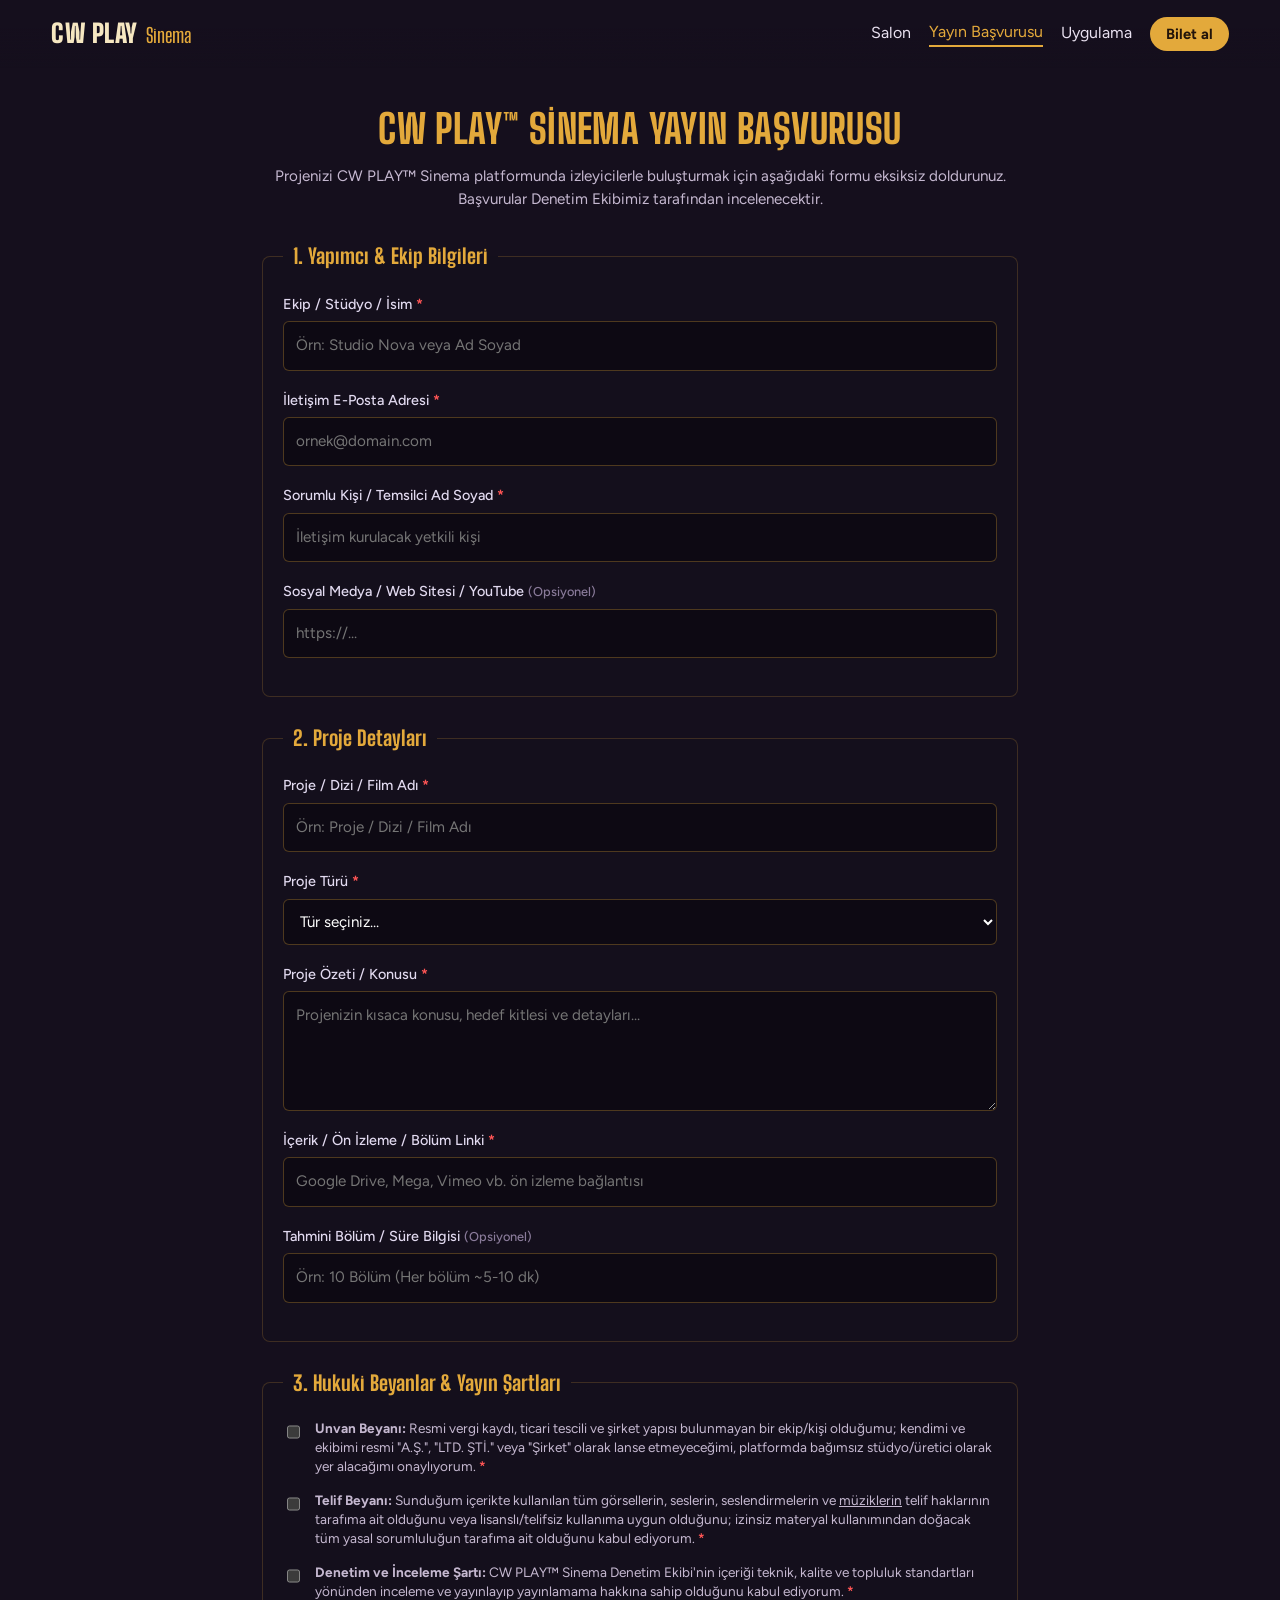
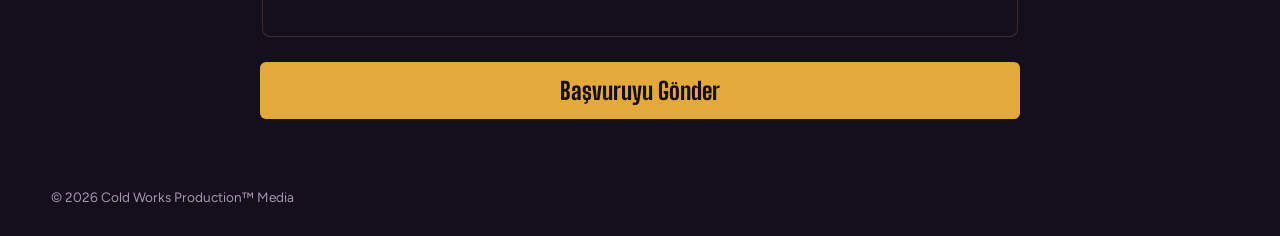
==== commit 03410b4f: "Add files via upload" ====
--- a/basvuru.html
+++ b/basvuru.html
@@ -1,196 +1,215 @@
-<!doctype html>
-<html lang="tr">
-<head>
-  <meta charset="utf-8">
-  <meta name="viewport" content="width=device-width, initial-scale=1">
-  <meta name="robots" content="noindex, nofollow">
-  <title>Yayın Başvurusu - CW PLAY Sinema</title>
-  <link rel="preconnect" href="https://fonts.googleapis.com">
-  <link rel="preconnect" href="https://fonts.gstatic.com" crossorigin>
-  <link rel="stylesheet" href="https://fonts.googleapis.com/css2?family=Big+Shoulders+Display:wght@600;800;900&family=Figtree:wght@400;500;700&display=swap">
-  <link rel="stylesheet" href="css/style.css">
-  <link rel="manifest" href="manifest.json">
-  <meta name="theme-color" content="#150f1d">
-  <meta name="mobile-web-app-capable" content="yes">
-  <meta name="apple-mobile-web-app-capable" content="yes">
-  <meta name="apple-mobile-web-app-status-bar-style" content="black">
-  <meta name="apple-mobile-web-app-title" content="CW Sinema">
-  <link rel="apple-touch-icon" href="ikonlar/apple-touch-icon.png">
-  <script>if ("serviceWorker" in navigator) navigator.serviceWorker.register("sw.js").catch(() => {});</script>
-  <link rel="icon" href="data:image/svg+xml,%3Csvg xmlns='http://www.w3.org/2000/svg' viewBox='0 0 64 64'%3E%3Ccircle cx='32' cy='32' r='30' fill='%23e3a93b'/%3E%3Cpath d='M26 20 L46 32 L26 44 Z' fill='%23150f1d'/%3E%3C/svg%3E">
-  <script src="js/ayarlar.js"></script>
-  <script src="js/liste.js"></script>
-  <script src="js/app.js" defer></script>
-</head>
-<body data-sayfa="basvuru">
-  <header class="top">
-    <a class="brand" href="index.html"><span class="brand-cw">CW PLAY</span><span class="brand-sub">Sinema</span></a>
-    <nav>
-      <a href="index.html">Salon</a>
-      <a href="basvuru.html" class="active">Yayın Başvurusu</a>
-    </nav>
-  </header>
-
-  <main id="icerik" class="form-konteyner">
-    <div class="baslik-alani">
-      <h1>CW PLAY™ SİNEMA YAYIN BAŞVURUSU</h1>
-      <p>Projenizi CW PLAY™ Sinema platformunda izleyicilerle buluşturmak için aşağıdaki formu eksiksiz doldurunuz. Başvurular Denetim Ekibimiz tarafından incelenecektir.</p>
-    </div>
-
-    <!-- Gönderildi Bildirimi (Form Tamamlandığında Görünür) -->
-    <div id="basari-mesaji" class="basari-kutusu" style="display: none;">
-      <div class="basari-iceriği">
-        <h2>🎉 BAŞVURU E-POSTASI HAZIRLANDI</h2>
-        <p>Proje detaylarınız ve taahhütleriniz e-posta istemcinize aktarılmıştır.</p>
-        <p>Açılan e-posta penceresinden <strong>"Gönder"</strong> butonuna basarak başvurunuzu <strong>noreply@cwplaymusic.com</strong> adresine ulaştırabilirsiniz.</p>
-        <a href="index.html" class="gonder-buton" style="display:inline-block; text-align:center; text-decoration:none; margin-top:20px; width:auto; padding: 10px 25px;">Salona Dön</a>
-      </div>
-    </div>
-
-    <!-- Başvuru Formu -->
-    <form id="basvuruFormu" class="basvuru-formu">
-      
-      <!-- Bölüm 1: Yapımcı & Ekip Bilgileri -->
-      <fieldset>
-        <legend>1. Yapımcı & Ekip Bilgileri</legend>
-        
-        <div class="form-grup">
-          <label for="ekip_adi">Ekip / Stüdyo / İsim <span class="zorunlu">*</span></label>
-          <input type="text" id="ekip_adi" name="ekip_adi" placeholder="Örn: Studio Nova veya Ad Soyad" required>
-        </div>
-
-        <div class="form-grup">
-          <label for="eposta">İletişim E-Posta Adresi <span class="zorunlu">*</span></label>
-          <input type="email" id="eposta" name="eposta" placeholder="ornek@domain.com" required>
-        </div>
-
-        <div class="form-grup">
-          <label for="temsilci">Sorumlu Kişi / Temsilci Ad Soyad <span class="zorunlu">*</span></label>
-          <input type="text" id="temsilci" name="temsilci" placeholder="İletişim kurulacak yetkili kişi" required>
-        </div>
-
-        <div class="form-grup">
-          <label for="sosyal_medya">Sosyal Medya / Web Sitesi / YouTube <span class="opsiyonel">(Opsiyonel)</span></label>
-          <input type="url" id="sosyal_medya" name="sosyal_medya" placeholder="https://...">
-        </div>
-      </fieldset>
-
-      <!-- Bölüm 2: Proje & İçerik Detayları -->
-      <fieldset>
-        <legend>2. Proje Detayları</legend>
-
-        <div class="form-grup">
-          <label for="proje_adi">Proje / Dizi / Film Adı <span class="zorunlu">*</span></label>
-          <input type="text" id="proje_adi" name="proje_adi" placeholder="Örn: Proje / Dizi / Film Adı" required>
-        </div>
-
-        <div class="form-grup">
-          <label for="proje_turu">Proje Türü <span class="zorunlu">*</span></label>
-          <select id="proje_turu" name="proje_turu" required>
-            <option value="" disabled selected>Tür seçiniz...</option>
-            <option value="Animasyon Dizisi / Kısa Film">Animasyon Dizisi / Kısa Film</option>
-            <option value="Bağımsız Web Dizisi">Bağımsız Web Dizisi</option>
-            <option value="Bağımsız Kısa/Uzun Metraj Film">Bağımsız Kısa/Uzun Metraj Film</option>
-            <option value="Diğer">Diğer</option>
-          </select>
-        </div>
-
-        <div class="form-grup">
-          <label for="ozet">Proje Özeti / Konusu <span class="zorunlu">*</span></label>
-          <textarea id="ozet" name="ozet" rows="4" placeholder="Projenizin kısaca konusu, hedef kitlesi ve detayları..." required></textarea>
-        </div>
-
-        <div class="form-grup">
-          <label for="proje_link">İçerik / Ön İzleme / Bölüm Linki <span class="zorunlu">*</span></label>
-          <input type="url" id="proje_link" name="proje_link" placeholder="Google Drive, Mega, Vimeo vb. ön izleme bağlantısı" required>
-        </div>
-
-        <div class="form-grup">
-          <label for="bolum_sayisi">Tahmini Bölüm / Süre Bilgisi <span class="opsiyonel">(Opsiyonel)</span></label>
-          <input type="text" id="bolum_sayisi" name="bolum_sayisi" placeholder="Örn: 10 Bölüm (Her bölüm ~5-10 dk)">
-        </div>
-      </fieldset>
-
-      <!-- Bölüm 3: Yasal Beyanlar ve Onaylar -->
-      <fieldset>
-        <legend>3. Hukuki Beyanlar & Yayın Şartları</legend>
-
-        <div class="onay-kutusu">
-          <input type="checkbox" id="onay_unvan" name="onay_unvan" required>
-          <label for="onay_unvan">
-            <strong>Unvan Beyanı:</strong> Resmi vergi kaydı, ticari tescili ve şirket yapısı bulunmayan bir ekip/kişi olduğumu; kendimi ve ekibimi resmi "A.Ş.", "LTD. ŞTİ." veya "Şirket" olarak lanse etmeyeceğimi, platformda bağımsız stüdyo/üretici olarak yer alacağımı onaylıyorum. <span class="zorunlu">*</span>
-          </label>
-        </div>
-
-        <div class="onay-kutusu">
-          <input type="checkbox" id="onay_telif" name="onay_telif" required>
-          <label for="onay_telif">
-            <strong>Telif Beyanı:</strong> Sunduğum içerikte kullanılan tüm görsellerin, seslerin, seslendirmelerin ve <u>müziklerin</u> telif haklarının tarafıma ait olduğunu veya lisanslı/telifsiz kullanıma uygun olduğunu; izinsiz materyal kullanımından doğacak tüm yasal sorumluluğun tarafıma ait olduğunu kabul ediyorum. <span class="zorunlu">*</span>
-          </label>
-        </div>
-
-        <div class="onay-kutusu">
-          <input type="checkbox" id="onay_denetim" name="onay_denetim" required>
-          <label for="onay_denetim">
-            <strong>Denetim ve İnceleme Şartı:</strong> CW PLAY™ Sinema Denetim Ekibi'nin içeriği teknik, kalite ve topluluk standartları yönünden inceleme ve yayınlayıp yayınlamama hakkına sahip olduğunu kabul ediyorum. <span class="zorunlu">*</span>
-          </label>
-        </div>
-      </fieldset>
-
-      <button type="submit" class="gonder-buton">Başvuruyu E-Posta ile Gönder</button>
-    </form>
-  </main>
-
-  <footer class="foot">© 2026 Cold Works Production™ Media</footer>
-
-  <!-- Mailto Mantığı JavaScript -->
-  <script>
-    document.getElementById('basvuruFormu').addEventListener('submit', function(e) {
-      e.preventDefault();
-
-      const ekip = document.getElementById('ekip_adi').value;
-      const eposta = document.getElementById('eposta').value;
-      const temsilci = document.getElementById('temsilci').value;
-      const sosyal = document.getElementById('sosyal_medya').value || 'Belirtilmedi';
-      const proje = document.getElementById('proje_adi').value;
-      const tur = document.getElementById('proje_turu').value;
-      const ozet = document.getElementById('ozet').value;
-      const link = document.getElementById('proje_link').value;
-      const bolum = document.getElementById('bolum_sayisi').value || 'Belirtilmedi';
-
-      const konu = encodeURIComponent(`[CW PLAY Sinema Başvurusu] ${proje} - ${ekip}`);
-      
-      const govde = encodeURIComponent(
-        `CW PLAY™ SİNEMA YAYIN BAŞVURUSU\n` +
-        `========================================\n\n` +
-        `1. YAPIMCI & EKİP BİLGİLERİ\n` +
-        `----------------------------------------\n` +
-        `Ekip/Stüdyo Adı : ${ekip}\n` +
-        `E-Posta         : ${eposta}\n` +
-        `Temsilci        : ${temsilci}\n` +
-        `Sosyal Medya/Web: ${sosyal}\n\n` +
-        `2. PROJE DETAYLARI\n` +
-        `----------------------------------------\n` +
-        `Proje Adı       : ${proje}\n` +
-        `Proje Türü      : ${tur}\n` +
-        `Ön İzleme Linki : ${link}\n` +
-        `Bölüm/Süre      : ${bolum}\n\n` +
-        `Proje Özeti     :\n${ozet}\n\n` +
-        `3. BEYANLAR & ONAYLAR\n` +
-        `----------------------------------------\n` +
-        `[X] Unvan Beyanı Onaylandı (Resmi şirket değildir, bağımsız üreticidir)\n` +
-        `[X] Telif Beyanı Onaylandı (Görsel/Ses/Müzik hakları ve lisansları mevcuttur)\n` +
-        `[X] Denetim Şartı Onaylandı (Denetim Ekibi inceleme yetkisi kabul edildi)\n`
-      );
-
-      // Mailto istemcisini tetikle
-      window.location.href = `mailto:noreply@cwplaymusic.com?subject=${konu}&body=${govde}`;
-
-      // Formu gizle ve başarı kutusunu göster
-      document.getElementById('basvuruFormu').style.display = 'none';
-      document.getElementById('basari-mesaji').style.display = 'block';
-      window.scrollTo({ top: 0, behavior: 'smooth' });
-    });
-  </script>
-</body>
-</html>
+<!doctype html>
+<html lang="tr">
+<head>
+  <meta charset="utf-8">
+  <meta name="viewport" content="width=device-width, initial-scale=1">
+  <meta name="robots" content="noindex, nofollow">
+  <title>Yayın Başvurusu - CW PLAY Sinema</title>
+  <link rel="preconnect" href="https://fonts.googleapis.com">
+  <link rel="preconnect" href="https://fonts.gstatic.com" crossorigin>
+  <link rel="stylesheet" href="https://fonts.googleapis.com/css2?family=Big+Shoulders+Display:wght@600;800;900&family=Figtree:wght@400;500;700&display=swap">
+  <link rel="stylesheet" href="css/style.css">
+  <link rel="manifest" href="manifest.json">
+  <meta name="theme-color" content="#150f1d">
+  <meta name="mobile-web-app-capable" content="yes">
+  <meta name="apple-mobile-web-app-capable" content="yes">
+  <meta name="apple-mobile-web-app-status-bar-style" content="black">
+  <meta name="apple-mobile-web-app-title" content="CW Sinema">
+  <link rel="apple-touch-icon" href="ikonlar/apple-touch-icon.png">
+  <script>if ("serviceWorker" in navigator) navigator.serviceWorker.register("sw.js").catch(() => {});</script>
+  <link rel="icon" href="data:image/svg+xml,%3Csvg xmlns='http://www.w3.org/2000/svg' viewBox='0 0 64 64'%3E%3Ccircle cx='32' cy='32' r='30' fill='%23e3a93b'/%3E%3Cpath d='M26 20 L46 32 L26 44 Z' fill='%23150f1d'/%3E%3C/svg%3E">
+  <script src="js/ayarlar.js"></script>
+  <script src="js/liste.js"></script>
+  <script src="js/app.js" defer></script>
+</head>
+<body data-sayfa="basvuru">
+  <header class="top">
+    <a class="brand" href="index.html"><span class="brand-cw">CW PLAY</span><span class="brand-sub">Sinema</span></a>
+    <nav>
+      <a href="index.html">Salon</a>
+      <a href="basvuru.html" class="active">Yayın Başvurusu</a>
+    </nav>
+  </header>
+
+  <main id="icerik" class="form-konteyner">
+    <div class="baslik-alani">
+      <h1>CW PLAY™ SİNEMA YAYIN BAŞVURUSU</h1>
+      <p>Projenizi CW PLAY™ Sinema platformunda izleyicilerle buluşturmak için aşağıdaki formu eksiksiz doldurunuz. Başvurular Denetim Ekibimiz tarafından incelenecektir.</p>
+    </div>
+
+    <!-- Gönderildi Bildirimi (Form Tamamlandığında Görünür) -->
+    <div id="basari-mesaji" class="basari-kutusu" style="display: none;">
+      <div class="basari-iceriği">
+        <h2>🎉 BAŞVURUNUZ ALINDI</h2>
+        <p>Başvurunuz Denetim Ekibimize iletildi. Başvurunun alındığını bildiren bir e-posta <strong id="basari-eposta">e-posta</strong> adresine gönderildi.</p>
+        <p>İnceleme tamamlandığında sonucu aynı adres üzerinden size bildireceğiz.</p>
+        <a href="index.html" class="gonder-buton" style="display:inline-block; text-align:center; text-decoration:none; margin-top:20px; width:auto; padding: 10px 25px;">Salona Dön</a>
+      </div>
+    </div>
+
+    <!-- Başvuru Formu -->
+    <form id="basvuruFormu" class="basvuru-formu">
+
+      <!-- Spam botları için gizli alan; insanlar görmez ve doldurmaz -->
+      <div style="position:absolute; left:-9999px; width:1px; height:1px; overflow:hidden;" aria-hidden="true">
+        <label for="web_adresi">Bu alanı boş bırakın</label>
+        <input type="text" id="web_adresi" name="web_adresi" tabindex="-1" autocomplete="off">
+      </div>
+
+      <!-- Bölüm 1: Yapımcı & Ekip Bilgileri -->
+      <fieldset>
+        <legend>1. Yapımcı & Ekip Bilgileri</legend>
+
+        <div class="form-grup">
+          <label for="ekip_adi">Ekip / Stüdyo / İsim <span class="zorunlu">*</span></label>
+          <input type="text" id="ekip_adi" name="ekip_adi" placeholder="Örn: Studio Nova veya Ad Soyad" maxlength="120" required>
+        </div>
+
+        <div class="form-grup">
+          <label for="eposta">İletişim E-Posta Adresi <span class="zorunlu">*</span></label>
+          <input type="email" id="eposta" name="eposta" placeholder="ornek@domain.com" maxlength="160" required>
+        </div>
+
+        <div class="form-grup">
+          <label for="temsilci">Sorumlu Kişi / Temsilci Ad Soyad <span class="zorunlu">*</span></label>
+          <input type="text" id="temsilci" name="temsilci" placeholder="İletişim kurulacak yetkili kişi" maxlength="120" required>
+        </div>
+
+        <div class="form-grup">
+          <label for="sosyal_medya">Sosyal Medya / Web Sitesi / YouTube <span class="opsiyonel">(Opsiyonel)</span></label>
+          <input type="url" id="sosyal_medya" name="sosyal_medya" placeholder="https://..." maxlength="300">
+        </div>
+      </fieldset>
+
+      <!-- Bölüm 2: Proje & İçerik Detayları -->
+      <fieldset>
+        <legend>2. Proje Detayları</legend>
+
+        <div class="form-grup">
+          <label for="proje_adi">Proje / Dizi / Film Adı <span class="zorunlu">*</span></label>
+          <input type="text" id="proje_adi" name="proje_adi" placeholder="Örn: Proje / Dizi / Film Adı" maxlength="160" required>
+        </div>
+
+        <div class="form-grup">
+          <label for="proje_turu">Proje Türü <span class="zorunlu">*</span></label>
+          <select id="proje_turu" name="proje_turu" required>
+            <option value="" disabled selected>Tür seçiniz...</option>
+            <option value="Animasyon Dizisi / Kısa Film">Animasyon Dizisi / Kısa Film</option>
+            <option value="Bağımsız Web Dizisi">Bağımsız Web Dizisi</option>
+            <option value="Bağımsız Kısa/Uzun Metraj Film">Bağımsız Kısa/Uzun Metraj Film</option>
+            <option value="Diğer">Diğer</option>
+          </select>
+        </div>
+
+        <div class="form-grup">
+          <label for="ozet">Proje Özeti / Konusu <span class="zorunlu">*</span></label>
+          <textarea id="ozet" name="ozet" rows="4" placeholder="Projenizin kısaca konusu, hedef kitlesi ve detayları..." maxlength="4000" required></textarea>
+        </div>
+
+        <div class="form-grup">
+          <label for="proje_link">İçerik / Ön İzleme / Bölüm Linki <span class="zorunlu">*</span></label>
+          <input type="url" id="proje_link" name="proje_link" placeholder="Google Drive, Mega, Vimeo vb. ön izleme bağlantısı" maxlength="500" required>
+        </div>
+
+        <div class="form-grup">
+          <label for="bolum_sayisi">Tahmini Bölüm / Süre Bilgisi <span class="opsiyonel">(Opsiyonel)</span></label>
+          <input type="text" id="bolum_sayisi" name="bolum_sayisi" placeholder="Örn: 10 Bölüm (Her bölüm ~5-10 dk)" maxlength="160">
+        </div>
+      </fieldset>
+
+      <!-- Bölüm 3: Yasal Beyanlar ve Onaylar -->
+      <fieldset>
+        <legend>3. Hukuki Beyanlar & Yayın Şartları</legend>
+
+        <div class="onay-kutusu">
+          <input type="checkbox" id="onay_unvan" name="onay_unvan" required>
+          <label for="onay_unvan">
+            <strong>Unvan Beyanı:</strong> Resmi vergi kaydı, ticari tescili ve şirket yapısı bulunmayan bir ekip/kişi olduğumu; kendimi ve ekibimi resmi "A.Ş.", "LTD. ŞTİ." veya "Şirket" olarak lanse etmeyeceğimi, platformda bağımsız stüdyo/üretici olarak yer alacağımı onaylıyorum. <span class="zorunlu">*</span>
+          </label>
+        </div>
+
+        <div class="onay-kutusu">
+          <input type="checkbox" id="onay_telif" name="onay_telif" required>
+          <label for="onay_telif">
+            <strong>Telif Beyanı:</strong> Sunduğum içerikte kullanılan tüm görsellerin, seslerin, seslendirmelerin ve <u>müziklerin</u> telif haklarının tarafıma ait olduğunu veya lisanslı/telifsiz kullanıma uygun olduğunu; izinsiz materyal kullanımından doğacak tüm yasal sorumluluğun tarafıma ait olduğunu kabul ediyorum. <span class="zorunlu">*</span>
+          </label>
+        </div>
+
+        <div class="onay-kutusu">
+          <input type="checkbox" id="onay_denetim" name="onay_denetim" required>
+          <label for="onay_denetim">
+            <strong>Denetim ve İnceleme Şartı:</strong> CW PLAY™ Sinema Denetim Ekibi'nin içeriği teknik, kalite ve topluluk standartları yönünden inceleme ve yayınlayıp yayınlamama hakkına sahip olduğunu kabul ediyorum. <span class="zorunlu">*</span>
+          </label>
+        </div>
+      </fieldset>
+
+      <p id="form-hata" role="alert" style="display:none; margin:0 0 14px; padding:12px 16px; border-radius:10px; background:#ffe1dc; color:#7a1d12; font-weight:600;"></p>
+      <button type="submit" class="gonder-buton" id="gonder-buton">Başvuruyu Gönder</button>
+    </form>
+  </main>
+
+  <footer class="foot">© 2026 Cold Works Production™ Media</footer>
+
+  <!-- Başvuruyu doğrudan sunucuya gönderir; e-posta programı açılmaz -->
+  <script>
+    (function () {
+      var ADRES = "https://medya.cwplaymusic.com/basvuru/gonder.php";
+      var form = document.getElementById("basvuruFormu");
+      var buton = document.getElementById("gonder-buton");
+      var hataKutusu = document.getElementById("form-hata");
+
+      function hata(mesaj) {
+        hataKutusu.textContent = mesaj;
+        hataKutusu.style.display = mesaj ? "block" : "none";
+      }
+      function deger(id) {
+        return document.getElementById(id).value.trim();
+      }
+
+      form.addEventListener("submit", function (e) {
+        e.preventDefault();
+        hata("");
+        buton.disabled = true;
+        buton.textContent = "Gönderiliyor…";
+
+        var veri = {
+          ekip_adi: deger("ekip_adi"),
+          eposta: deger("eposta"),
+          temsilci: deger("temsilci"),
+          sosyal_medya: deger("sosyal_medya"),
+          proje_adi: deger("proje_adi"),
+          proje_turu: document.getElementById("proje_turu").value,
+          ozet: deger("ozet"),
+          proje_link: deger("proje_link"),
+          bolum_sayisi: deger("bolum_sayisi"),
+          onay_unvan: document.getElementById("onay_unvan").checked,
+          onay_telif: document.getElementById("onay_telif").checked,
+          onay_denetim: document.getElementById("onay_denetim").checked,
+          web_adresi: document.getElementById("web_adresi").value
+        };
+
+        // text/plain ile gönderilir; tarayıcı ek bir ön izin isteği yapmaz
+        fetch(ADRES, { method: "POST", headers: { "Content-Type": "text/plain" }, body: JSON.stringify(veri) })
+          .then(function (c) {
+            return c.json().catch(function () { return { hata: "Sunucudan beklenmeyen bir cevap geldi." }; });
+          })
+          .then(function (sonuc) {
+            if (!sonuc || !sonuc.tamam) throw new Error((sonuc && sonuc.hata) || "Başvuru gönderilemedi.");
+            document.getElementById("basari-eposta").textContent = veri.eposta;
+            form.style.display = "none";
+            document.getElementById("basari-mesaji").style.display = "block";
+            window.scrollTo({ top: 0, behavior: "smooth" });
+          })
+          .catch(function (err) {
+            var mesaj = err && err.message && err.message !== "Failed to fetch"
+              ? err.message
+              : "Sunucuya ulaşılamadı. İnternet bağlantını kontrol edip tekrar dene.";
+            hata(mesaj);
+            buton.disabled = false;
+            buton.textContent = "Başvuruyu Gönder";
+          });
+      });
+    })();
+  </script>
+</body>
+</html>
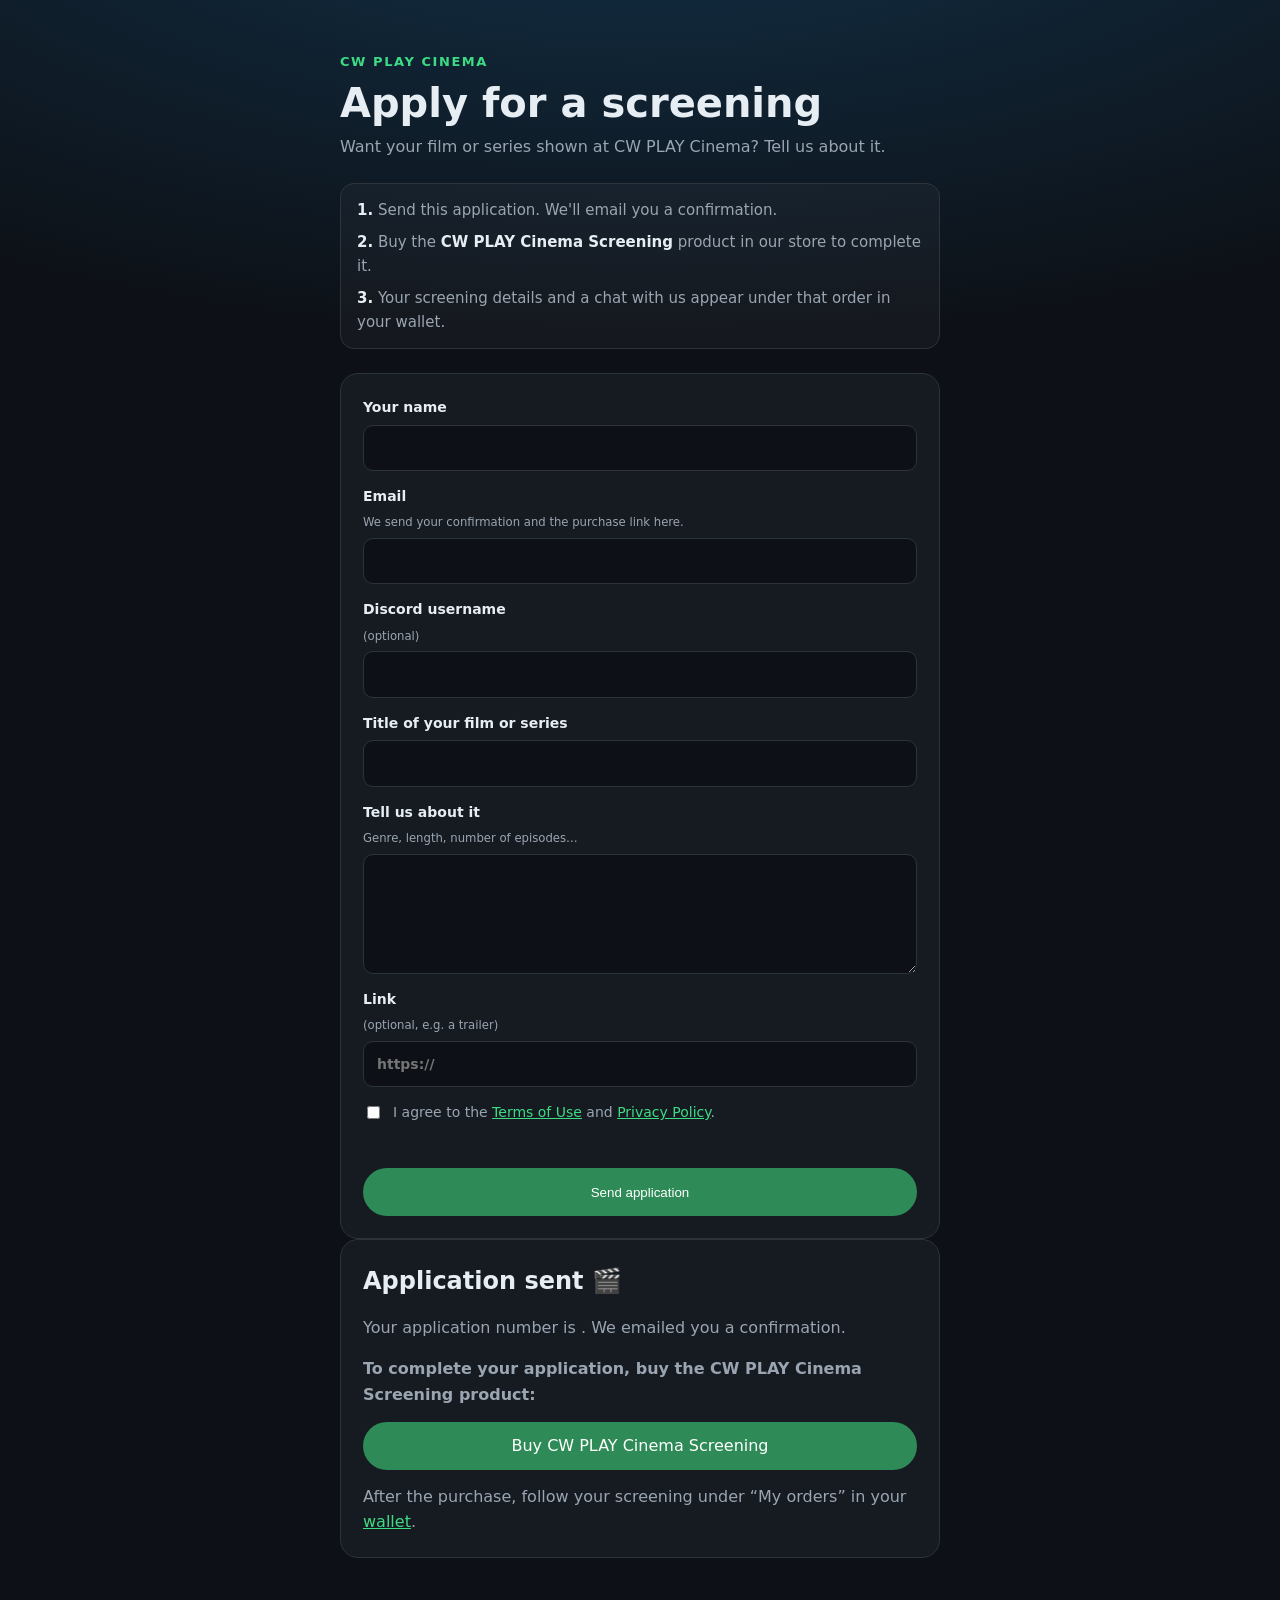
==== commit 0e9dd088: "Add files via upload" ====
--- a/basvuru.html
+++ b/basvuru.html
@@ -1,215 +1,109 @@
-<!doctype html>
-<html lang="tr">
+<!DOCTYPE html>
+<html lang="en">
 <head>
-  <meta charset="utf-8">
-  <meta name="viewport" content="width=device-width, initial-scale=1">
-  <meta name="robots" content="noindex, nofollow">
-  <title>Yayın Başvurusu - CW PLAY Sinema</title>
-  <link rel="preconnect" href="https://fonts.googleapis.com">
-  <link rel="preconnect" href="https://fonts.gstatic.com" crossorigin>
-  <link rel="stylesheet" href="https://fonts.googleapis.com/css2?family=Big+Shoulders+Display:wght@600;800;900&family=Figtree:wght@400;500;700&display=swap">
-  <link rel="stylesheet" href="css/style.css">
-  <link rel="manifest" href="manifest.json">
-  <meta name="theme-color" content="#150f1d">
-  <meta name="mobile-web-app-capable" content="yes">
-  <meta name="apple-mobile-web-app-capable" content="yes">
-  <meta name="apple-mobile-web-app-status-bar-style" content="black">
-  <meta name="apple-mobile-web-app-title" content="CW Sinema">
-  <link rel="apple-touch-icon" href="ikonlar/apple-touch-icon.png">
-  <script>if ("serviceWorker" in navigator) navigator.serviceWorker.register("sw.js").catch(() => {});</script>
-  <link rel="icon" href="data:image/svg+xml,%3Csvg xmlns='http://www.w3.org/2000/svg' viewBox='0 0 64 64'%3E%3Ccircle cx='32' cy='32' r='30' fill='%23e3a93b'/%3E%3Cpath d='M26 20 L46 32 L26 44 Z' fill='%23150f1d'/%3E%3C/svg%3E">
-  <script src="js/ayarlar.js"></script>
-  <script src="js/liste.js"></script>
-  <script src="js/app.js" defer></script>
+<meta charset="UTF-8">
+<meta name="viewport" content="width=device-width, initial-scale=1">
+<title>Apply — CW PLAY Cinema</title>
+<style>
+  :root { --bg: #0d1117; --card: #161b22; --line: #2d333b; --text: #e6edf3; --muted: #9aa5b1; --accent: #2e8b57; --accent-2: #3ddc84; --err: #ff8a7a; }
+  * { box-sizing: border-box; }
+  body { margin: 0; min-height: 100vh; background: radial-gradient(1200px 500px at 50% -10%, #12324a, var(--bg)); color: var(--text); font: 16px/1.6 system-ui, -apple-system, "Segoe UI", Roboto, sans-serif; }
+  main { max-width: 640px; margin: 0 auto; padding: 48px 20px 64px; }
+  .kicker { color: var(--accent-2); font-size: 13px; font-weight: 700; letter-spacing: 0.12em; text-transform: uppercase; }
+  h1 { margin: 6px 0 8px; font-size: clamp(28px, 6vw, 40px); line-height: 1.15; }
+  .lead { color: var(--muted); margin: 0 0 24px; }
+  .steps { display: grid; gap: 8px; margin: 0 0 24px; padding: 14px 16px; border: 1px solid var(--line); border-radius: 14px; background: rgba(255, 255, 255, 0.03); color: var(--muted); font-size: 15px; }
+  .steps b { color: var(--text); }
+  form, .done { display: grid; gap: 14px; padding: 22px; border: 1px solid var(--line); border-radius: 18px; background: var(--card); }
+  label { display: grid; gap: 6px; font-weight: 600; font-size: 14px; }
+  label small { color: var(--muted); font-weight: 400; }
+  input, textarea { width: 100%; padding: 11px 13px; border: 1px solid var(--line); border-radius: 10px; background: #0d1117; color: var(--text); font: inherit; }
+  input:focus, textarea:focus { outline: 2px solid var(--accent-2); outline-offset: 1px; }
+  textarea { min-height: 120px; resize: vertical; }
+  .check { display: flex; gap: 10px; align-items: flex-start; font-weight: 400; color: var(--muted); }
+  .check input { width: auto; margin-top: 5px; }
+  .check a, .done a.link { color: var(--accent-2); }
+  .hp { position: absolute; left: -9999px; width: 1px; height: 1px; overflow: hidden; }
+  .btn { display: inline-flex; justify-content: center; align-items: center; min-height: 48px; padding: 10px 22px; border: 0; border-radius: 999px; background: var(--accent); color: #fff; font: 700 16px/1 inherit; text-decoration: none; cursor: pointer; }
+  .btn:hover { background: #26784a; }
+  .btn:disabled { opacity: 0.6; cursor: wait; }
+  .err { min-height: 1.2em; margin: 0; color: var(--err); font-size: 14px; }
+  .done h2 { margin: 0; }
+  .done p { margin: 0; color: var(--muted); }
+  .no { font-family: ui-monospace, Consolas, monospace; color: var(--text); }
+</style>
 </head>
-<body data-sayfa="basvuru">
-  <header class="top">
-    <a class="brand" href="index.html"><span class="brand-cw">CW PLAY</span><span class="brand-sub">Sinema</span></a>
-    <nav>
-      <a href="index.html">Salon</a>
-      <a href="basvuru.html" class="active">Yayın Başvurusu</a>
-    </nav>
-  </header>
+<body>
+<main>
+  <span class="kicker">CW PLAY Cinema</span>
+  <h1>Apply for a screening</h1>
+  <p class="lead">Want your film or series shown at CW PLAY Cinema? Tell us about it.</p>
+  <div class="steps">
+    <span><b>1.</b> Send this application. We'll email you a confirmation.</span>
+    <span><b>2.</b> Buy the <b>CW PLAY Cinema Screening</b> product in our store to complete it.</span>
+    <span><b>3.</b> Your screening details and a chat with us appear under that order in your wallet.</span>
+  </div>
 
-  <main id="icerik" class="form-konteyner">
-    <div class="baslik-alani">
-      <h1>CW PLAY™ SİNEMA YAYIN BAŞVURUSU</h1>
-      <p>Projenizi CW PLAY™ Sinema platformunda izleyicilerle buluşturmak için aşağıdaki formu eksiksiz doldurunuz. Başvurular Denetim Ekibimiz tarafından incelenecektir.</p>
-    </div>
+  <form id="applyForm" novalidate>
+    <label>Your name <input name="name" maxlength="80" autocomplete="name" required></label>
+    <label>Email <small>We send your confirmation and the purchase link here.</small> <input name="email" type="email" maxlength="120" autocomplete="email" required></label>
+    <label>Discord username <small>(optional)</small> <input name="discord" maxlength="40"></label>
+    <label>Title of your film or series <input name="title" maxlength="120" required></label>
+    <label>Tell us about it <small>Genre, length, number of episodes…</small> <textarea name="details" maxlength="2000" required></textarea></label>
+    <label>Link <small>(optional, e.g. a trailer)</small> <input name="link" type="url" maxlength="500" placeholder="https://"></label>
+    <div class="hp" aria-hidden="true"><label>Website <input name="website" tabindex="-1" autocomplete="off"></label></div>
+    <label class="check"><input type="checkbox" name="agree" required> <span>I agree to the <a href="https://fizzy.coldworksproduction.com/terms/" target="_blank" rel="noopener">Terms of Use</a> and <a href="https://fizzy.coldworksproduction.com/privacy/" target="_blank" rel="noopener">Privacy Policy</a>.</span></label>
+    <p class="err" id="applyErr" role="alert"></p>
+    <button class="btn" type="submit" id="applyBtn">Send application</button>
+  </form>
 
-    <!-- Gönderildi Bildirimi (Form Tamamlandığında Görünür) -->
-    <div id="basari-mesaji" class="basari-kutusu" style="display: none;">
-      <div class="basari-iceriği">
-        <h2>🎉 BAŞVURUNUZ ALINDI</h2>
-        <p>Başvurunuz Denetim Ekibimize iletildi. Başvurunun alındığını bildiren bir e-posta <strong id="basari-eposta">e-posta</strong> adresine gönderildi.</p>
-        <p>İnceleme tamamlandığında sonucu aynı adres üzerinden size bildireceğiz.</p>
-        <a href="index.html" class="gonder-buton" style="display:inline-block; text-align:center; text-decoration:none; margin-top:20px; width:auto; padding: 10px 25px;">Salona Dön</a>
-      </div>
-    </div>
+  <div class="done" id="applyDone" hidden>
+    <h2>Application sent 🎬</h2>
+    <p>Your application number is <span class="no" id="applyNo"></span>. We emailed you a confirmation.</p>
+    <p><b>To complete your application, buy the CW PLAY Cinema Screening product:</b></p>
+    <a class="btn" id="applyBuy" href="https://cwplaymusic.com/product.html?item=cinema-screening">Buy CW PLAY Cinema Screening</a>
+    <p>After the purchase, follow your screening under “My orders” in your <a class="link" href="https://cwplaymusic.com/wallet.html">wallet</a>.</p>
+  </div>
+</main>
 
-    <!-- Başvuru Formu -->
-    <form id="basvuruFormu" class="basvuru-formu">
-
-      <!-- Spam botları için gizli alan; insanlar görmez ve doldurmaz -->
-      <div style="position:absolute; left:-9999px; width:1px; height:1px; overflow:hidden;" aria-hidden="true">
-        <label for="web_adresi">Bu alanı boş bırakın</label>
-        <input type="text" id="web_adresi" name="web_adresi" tabindex="-1" autocomplete="off">
-      </div>
-
-      <!-- Bölüm 1: Yapımcı & Ekip Bilgileri -->
-      <fieldset>
-        <legend>1. Yapımcı & Ekip Bilgileri</legend>
-
-        <div class="form-grup">
-          <label for="ekip_adi">Ekip / Stüdyo / İsim <span class="zorunlu">*</span></label>
-          <input type="text" id="ekip_adi" name="ekip_adi" placeholder="Örn: Studio Nova veya Ad Soyad" maxlength="120" required>
-        </div>
-
-        <div class="form-grup">
-          <label for="eposta">İletişim E-Posta Adresi <span class="zorunlu">*</span></label>
-          <input type="email" id="eposta" name="eposta" placeholder="ornek@domain.com" maxlength="160" required>
-        </div>
-
-        <div class="form-grup">
-          <label for="temsilci">Sorumlu Kişi / Temsilci Ad Soyad <span class="zorunlu">*</span></label>
-          <input type="text" id="temsilci" name="temsilci" placeholder="İletişim kurulacak yetkili kişi" maxlength="120" required>
-        </div>
-
-        <div class="form-grup">
-          <label for="sosyal_medya">Sosyal Medya / Web Sitesi / YouTube <span class="opsiyonel">(Opsiyonel)</span></label>
-          <input type="url" id="sosyal_medya" name="sosyal_medya" placeholder="https://..." maxlength="300">
-        </div>
-      </fieldset>
-
-      <!-- Bölüm 2: Proje & İçerik Detayları -->
-      <fieldset>
-        <legend>2. Proje Detayları</legend>
-
-        <div class="form-grup">
-          <label for="proje_adi">Proje / Dizi / Film Adı <span class="zorunlu">*</span></label>
-          <input type="text" id="proje_adi" name="proje_adi" placeholder="Örn: Proje / Dizi / Film Adı" maxlength="160" required>
-        </div>
-
-        <div class="form-grup">
-          <label for="proje_turu">Proje Türü <span class="zorunlu">*</span></label>
-          <select id="proje_turu" name="proje_turu" required>
-            <option value="" disabled selected>Tür seçiniz...</option>
-            <option value="Animasyon Dizisi / Kısa Film">Animasyon Dizisi / Kısa Film</option>
-            <option value="Bağımsız Web Dizisi">Bağımsız Web Dizisi</option>
-            <option value="Bağımsız Kısa/Uzun Metraj Film">Bağımsız Kısa/Uzun Metraj Film</option>
-            <option value="Diğer">Diğer</option>
-          </select>
-        </div>
-
-        <div class="form-grup">
-          <label for="ozet">Proje Özeti / Konusu <span class="zorunlu">*</span></label>
-          <textarea id="ozet" name="ozet" rows="4" placeholder="Projenizin kısaca konusu, hedef kitlesi ve detayları..." maxlength="4000" required></textarea>
-        </div>
-
-        <div class="form-grup">
-          <label for="proje_link">İçerik / Ön İzleme / Bölüm Linki <span class="zorunlu">*</span></label>
-          <input type="url" id="proje_link" name="proje_link" placeholder="Google Drive, Mega, Vimeo vb. ön izleme bağlantısı" maxlength="500" required>
-        </div>
-
-        <div class="form-grup">
-          <label for="bolum_sayisi">Tahmini Bölüm / Süre Bilgisi <span class="opsiyonel">(Opsiyonel)</span></label>
-          <input type="text" id="bolum_sayisi" name="bolum_sayisi" placeholder="Örn: 10 Bölüm (Her bölüm ~5-10 dk)" maxlength="160">
-        </div>
-      </fieldset>
-
-      <!-- Bölüm 3: Yasal Beyanlar ve Onaylar -->
-      <fieldset>
-        <legend>3. Hukuki Beyanlar & Yayın Şartları</legend>
-
-        <div class="onay-kutusu">
-          <input type="checkbox" id="onay_unvan" name="onay_unvan" required>
-          <label for="onay_unvan">
-            <strong>Unvan Beyanı:</strong> Resmi vergi kaydı, ticari tescili ve şirket yapısı bulunmayan bir ekip/kişi olduğumu; kendimi ve ekibimi resmi "A.Ş.", "LTD. ŞTİ." veya "Şirket" olarak lanse etmeyeceğimi, platformda bağımsız stüdyo/üretici olarak yer alacağımı onaylıyorum. <span class="zorunlu">*</span>
-          </label>
-        </div>
-
-        <div class="onay-kutusu">
-          <input type="checkbox" id="onay_telif" name="onay_telif" required>
-          <label for="onay_telif">
-            <strong>Telif Beyanı:</strong> Sunduğum içerikte kullanılan tüm görsellerin, seslerin, seslendirmelerin ve <u>müziklerin</u> telif haklarının tarafıma ait olduğunu veya lisanslı/telifsiz kullanıma uygun olduğunu; izinsiz materyal kullanımından doğacak tüm yasal sorumluluğun tarafıma ait olduğunu kabul ediyorum. <span class="zorunlu">*</span>
-          </label>
-        </div>
-
-        <div class="onay-kutusu">
-          <input type="checkbox" id="onay_denetim" name="onay_denetim" required>
-          <label for="onay_denetim">
-            <strong>Denetim ve İnceleme Şartı:</strong> CW PLAY™ Sinema Denetim Ekibi'nin içeriği teknik, kalite ve topluluk standartları yönünden inceleme ve yayınlayıp yayınlamama hakkına sahip olduğunu kabul ediyorum. <span class="zorunlu">*</span>
-          </label>
-        </div>
-      </fieldset>
-
-      <p id="form-hata" role="alert" style="display:none; margin:0 0 14px; padding:12px 16px; border-radius:10px; background:#ffe1dc; color:#7a1d12; font-weight:600;"></p>
-      <button type="submit" class="gonder-buton" id="gonder-buton">Başvuruyu Gönder</button>
-    </form>
-  </main>
-
-  <footer class="foot">© 2026 Cold Works Production™ Media</footer>
-
-  <!-- Başvuruyu doğrudan sunucuya gönderir; e-posta programı açılmaz -->
-  <script>
-    (function () {
-      var ADRES = "https://medya.cwplaymusic.com/basvuru/gonder.php";
-      var form = document.getElementById("basvuruFormu");
-      var buton = document.getElementById("gonder-buton");
-      var hataKutusu = document.getElementById("form-hata");
-
-      function hata(mesaj) {
-        hataKutusu.textContent = mesaj;
-        hataKutusu.style.display = mesaj ? "block" : "none";
-      }
-      function deger(id) {
-        return document.getElementById(id).value.trim();
-      }
-
-      form.addEventListener("submit", function (e) {
-        e.preventDefault();
-        hata("");
-        buton.disabled = true;
-        buton.textContent = "Gönderiliyor…";
-
-        var veri = {
-          ekip_adi: deger("ekip_adi"),
-          eposta: deger("eposta"),
-          temsilci: deger("temsilci"),
-          sosyal_medya: deger("sosyal_medya"),
-          proje_adi: deger("proje_adi"),
-          proje_turu: document.getElementById("proje_turu").value,
-          ozet: deger("ozet"),
-          proje_link: deger("proje_link"),
-          bolum_sayisi: deger("bolum_sayisi"),
-          onay_unvan: document.getElementById("onay_unvan").checked,
-          onay_telif: document.getElementById("onay_telif").checked,
-          onay_denetim: document.getElementById("onay_denetim").checked,
-          web_adresi: document.getElementById("web_adresi").value
-        };
-
-        // text/plain ile gönderilir; tarayıcı ek bir ön izin isteği yapmaz
-        fetch(ADRES, { method: "POST", headers: { "Content-Type": "text/plain" }, body: JSON.stringify(veri) })
-          .then(function (c) {
-            return c.json().catch(function () { return { hata: "Sunucudan beklenmeyen bir cevap geldi." }; });
-          })
-          .then(function (sonuc) {
-            if (!sonuc || !sonuc.tamam) throw new Error((sonuc && sonuc.hata) || "Başvuru gönderilemedi.");
-            document.getElementById("basari-eposta").textContent = veri.eposta;
-            form.style.display = "none";
-            document.getElementById("basari-mesaji").style.display = "block";
-            window.scrollTo({ top: 0, behavior: "smooth" });
-          })
-          .catch(function (err) {
-            var mesaj = err && err.message && err.message !== "Failed to fetch"
-              ? err.message
-              : "Sunucuya ulaşılamadı. İnternet bağlantını kontrol edip tekrar dene.";
-            hata(mesaj);
-            buton.disabled = false;
-            buton.textContent = "Başvuruyu Gönder";
-          });
+<script>
+(() => {
+  const API = 'https://medya.cwplaymusic.com/fizzy/apply.php';
+  const form = document.getElementById('applyForm');
+  const err = document.getElementById('applyErr');
+  const btn = document.getElementById('applyBtn');
+  const opened = Date.now();
+  form.addEventListener('submit', async (e) => {
+    e.preventDefault();
+    err.textContent = '';
+    const d = Object.fromEntries(new FormData(form));
+    if (!d.name.trim() || !d.title.trim()) return void (err.textContent = 'Fill in your name and the title.');
+    if (!/^\S+@\S+\.\S+$/.test(d.email.trim())) return void (err.textContent = 'Enter a valid email address.');
+    if (d.details.trim().length < 10) return void (err.textContent = 'Tell us a little more about it (at least 10 characters).');
+    if (!form.agree.checked) return void (err.textContent = 'Please accept the Terms of Use and Privacy Policy.');
+    btn.disabled = true;
+    btn.textContent = 'Sending…';
+    try {
+      const res = await fetch(API, {
+        method: 'POST',
+        headers: { 'Content-Type': 'text/plain;charset=UTF-8' },
+        body: JSON.stringify({ name: d.name.trim(), email: d.email.trim(), discord: d.discord.trim(), title: d.title.trim(),
+          details: d.details.trim(), link: d.link.trim(), website: d.website, elapsed: Date.now() - opened }),
       });
-    })();
-  </script>
+      const data = await res.json().catch(() => ({}));
+      if (!res.ok || !data.ok) throw new Error(data.error || 'Your application couldn\'t be sent. Try again.');
+      document.getElementById('applyNo').textContent = data.number || '';
+      if (data.buy) document.getElementById('applyBuy').href = data.buy;
+      form.hidden = true;
+      document.getElementById('applyDone').hidden = false;
+      window.scrollTo({ top: 0, behavior: 'smooth' });
+    } catch (ex) {
+      err.textContent = ex.message === 'Failed to fetch' ? 'Couldn\'t connect. Check your connection and try again.' : ex.message;
+      btn.disabled = false;
+      btn.textContent = 'Send application';
+    }
+  });
+})();
+</script>
 </body>
 </html>
